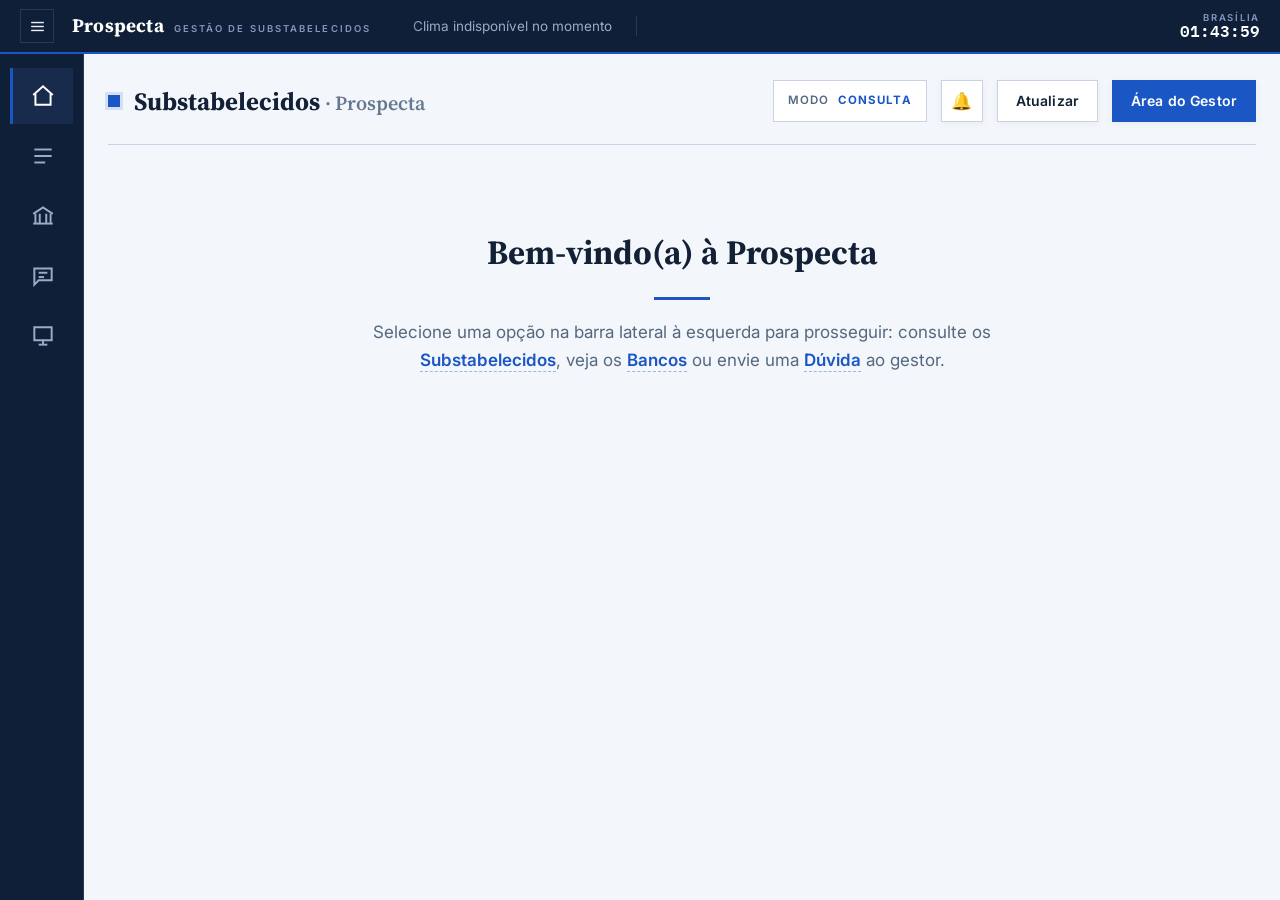
==== index.html @ 617259df "Contagem de subs por colaborador e modal de colaborador mais legivel - Cada nivel da aba Colaborador" ====
<!DOCTYPE html>
<html lang="pt-BR">
<head>
<meta charset="UTF-8">
<meta name="viewport" content="width=device-width, initial-scale=1.0">
<title>Prospecta · Substabelecidos</title>
<link rel="preconnect" href="https://fonts.googleapis.com">
<link rel="preconnect" href="https://fonts.gstatic.com" crossorigin>
<link href="https://fonts.googleapis.com/css2?family=Inter:wght@400;500;600;700&family=Source+Serif+4:opsz,wght@8..60,600;8..60,700&family=IBM+Plex+Mono:wght@500;600&display=swap" rel="stylesheet">
<link rel="stylesheet" href="styles.css">
</head>
<body>

<div id="app" style="display:none">
  
  <header class="topband">
    <button class="tb-menu-btn" id="sidebarToggleBtn" title="Expandir/recolher menu" aria-label="Expandir/recolher menu">
      <svg viewBox="0 0 24 24" fill="none" stroke="currentColor" stroke-width="1.8"><line x1="4" y1="7" x2="20" y2="7"/><line x1="4" y1="12" x2="20" y2="12"/><line x1="4" y1="17" x2="20" y2="17"/></svg>
    </button>
    <span class="tb-title">Prospecta <span class="tb-tagline">Gestão de Substabelecidos</span></span>
    <div class="tb-ticker" id="tbTicker" aria-hidden="true">
      <div class="tb-ticker-track" id="tickerTrack">Carregando clima…</div>
    </div>
    <div class="tb-clock"><span class="tb-clock-city">Brasília</span><span id="tbClock">--:--:--</span></div>
  </header>

  <div class="shell">
  
  <div class="sidebar-col">
    
    <nav class="tabs" id="tabs" style="display:none">
      <button class="tab active" data-tab="painel">
        <svg class="tab-ic" viewBox="0 0 24 24" fill="none" stroke="currentColor" stroke-width="1.8"><rect x="3" y="3" width="8" height="8" rx="1.5"/><rect x="13" y="3" width="8" height="8" rx="1.5"/><rect x="3" y="13" width="8" height="8" rx="1.5"/><rect x="13" y="13" width="8" height="8" rx="1.5"/></svg>
        Painel Sintético
      </button>
      <button class="tab" data-tab="subs">
        <svg class="tab-ic" viewBox="0 0 24 24" fill="none" stroke="currentColor" stroke-width="1.8"><line x1="4" y1="6" x2="20" y2="6"/><line x1="4" y1="12" x2="20" y2="12"/><line x1="4" y1="18" x2="14" y2="18"/></svg>
        Substabelecidos
      </button>
      <button class="tab" data-tab="pendentes">
        <svg class="tab-ic" viewBox="0 0 24 24" fill="none" stroke="currentColor" stroke-width="1.8"><circle cx="12" cy="12" r="9"/><path d="M12 7.5v5l3.5 2"/></svg>
        Pendentes / Andamento
      </button>
      <button class="tab" data-tab="bancos">
        <svg class="tab-ic" viewBox="0 0 24 24" fill="none" stroke="currentColor" stroke-width="1.8"><path d="M3 10 12 4l9 6"/><path d="M5 10v9M9 10v9M15 10v9M19 10v9"/><path d="M3 19h18"/></svg>
        Bancos cadastrados
      </button>
      <button class="tab" data-tab="colab">
        <svg class="tab-ic" viewBox="0 0 24 24" fill="none" stroke="currentColor" stroke-width="1.8"><circle cx="9" cy="8" r="3"/><path d="M3 20c0-3.3 2.7-6 6-6s6 2.7 6 6"/><path d="M16 6.5a3 3 0 0 1 0 5.5"/><path d="M18 14.2c1.8.7 3 2.4 3 4.3"/></svg>
        Colaboradores
      </button>
      <button class="tab" data-tab="producao">
        <svg class="tab-ic" viewBox="0 0 24 24" fill="none" stroke="currentColor" stroke-width="1.8"><path d="M4 20V10M11 20V4M18 20v-7"/></svg>
        Produção
      </button>
      <button class="tab" data-tab="agenda">
        <svg class="tab-ic" viewBox="0 0 24 24" fill="none" stroke="currentColor" stroke-width="1.8"><rect x="3" y="5" width="18" height="16" rx="2"/><line x1="3" y1="10" x2="21" y2="10"/><line x1="8" y1="3" x2="8" y2="7"/><line x1="16" y1="3" x2="16" y2="7"/></svg>
        Agenda
      </button>
      <button class="tab" data-tab="hist">
        <svg class="tab-ic" viewBox="0 0 24 24" fill="none" stroke="currentColor" stroke-width="1.8"><circle cx="12" cy="12" r="9"/><path d="M12 7v5l4 2"/></svg>
        Histórico
      </button>
      <button class="tab" data-tab="duvidas">
        <svg class="tab-ic" viewBox="0 0 24 24" fill="none" stroke="currentColor" stroke-width="1.8"><path d="M4 5h16v11H8l-4 4V5z"/><line x1="8" y1="9" x2="16" y2="9"/><line x1="8" y1="13" x2="13" y2="13"/></svg>
        Dúvidas <span class="tab-badge" id="duvidasBadge" style="display:none">0</span>
        <span class="tab-dot" id="duvidasDot"></span>
      </button>
    </nav>

    <nav class="tabs" id="tabsCons">
      <button class="tab active" data-consview="welcome">
        <svg class="tab-ic" viewBox="0 0 24 24" fill="none" stroke="currentColor" stroke-width="1.8"><path d="M3 11 12 3l9 8"/><path d="M5 10v10h14V10"/></svg>
        Início
      </button>
      <button class="tab" data-consview="subs">
        <svg class="tab-ic" viewBox="0 0 24 24" fill="none" stroke="currentColor" stroke-width="1.8"><line x1="4" y1="6" x2="20" y2="6"/><line x1="4" y1="12" x2="20" y2="12"/><line x1="4" y1="18" x2="14" y2="18"/></svg>
        Substabelecidos
      </button>
      <button class="tab" data-consview="bancosc">
        <svg class="tab-ic" viewBox="0 0 24 24" fill="none" stroke="currentColor" stroke-width="1.8"><path d="M3 10 12 4l9 6"/><path d="M5 10v9M9 10v9M15 10v9M19 10v9"/><path d="M3 19h18"/></svg>
        Bancos
      </button>
      <button class="tab" id="duvidaBtn">
        <svg class="tab-ic" viewBox="0 0 24 24" fill="none" stroke="currentColor" stroke-width="1.8"><path d="M4 5h16v11H8l-4 4V5z"/><line x1="8" y1="9" x2="16" y2="9"/><line x1="8" y1="13" x2="13" y2="13"/></svg>
        Dúvidas
      </button>
      <button class="tab" id="minhasBtn">
        <svg class="tab-ic" viewBox="0 0 24 24" fill="none" stroke="currentColor" stroke-width="1.8"><path d="M4 4h16v12H4z"/><path d="M8 20h8"/><path d="M12 16v4"/></svg>
        Minhas dúvidas
      </button>
    </nav>

    <aside class="sidebar" id="sidebar" style="display:none">
      <div class="sidebar-head">Filtros</div>
      <div id="filtrosWrap">
        <div class="field">
          <label>Buscar</label>
          <input id="fBusca" type="text" placeholder="Empresa, CNPJ, código, responsável…" autocomplete="off">
        </div>
        <div class="field">
          <label>Banco</label>
          <select id="fBanco"><option value="">Todos</option></select>
        </div>
        <div class="field">
          <label>Status</label>
          <select id="fStatus">
            <option value="ATIVO">Ativo</option>
            <option value="PENDENTE">Pendente</option>
            <option value="EM_ANDAMENTO">Em andamento</option>
            <option value="INATIVO">Inativo</option>
            <option value="">Todos</option>
          </select>
        </div>
        <div class="field" id="fldTipo" style="display:none">
          <label>Tipo de cadastro</label>
          <select id="fTipo"><option value="">Todos</option></select>
        </div>
        <div class="field" id="fldSuper" style="display:none">
          <label>Superintendente</label>
          <select id="fSuper"><option value="">Todos</option></select>
        </div>
        <div class="field" id="fldSupervisor" style="display:none">
          <label>Supervisor</label>
          <select id="fSupervisor"><option value="">Todos</option></select>
        </div>
        <div class="field" id="fldGerente" style="display:none">
          <label>Gerente</label>
          <select id="fGerente"><option value="">Todos</option></select>
        </div>
        <button class="btn sm block" id="limparBtn">Limpar filtros</button>
      </div>
    </aside>
  </div>

  <div class="wrap">
  <header class="top">
    <div class="brand">
      <span class="dot"></span>
      <h1>Substabelecidos <span>· Prospecta</span></h1>
    </div>
    <div class="spacer"></div>
    <span class="mode-pill" id="modePill">Modo <b>Consulta</b></span>
    <div class="notif-wrap" id="notifWrap">
      <button class="btn icon" id="notifBtn" title="Notificações">
        🔔<span class="notif-badge" id="notifBadge" style="display:none">0</span>
      </button>
      <div class="notif-panel" id="notifPanel">
        <div class="notif-head">
          Notificações
          <button class="notif-clear" id="notifClear" title="Limpar histórico">Limpar tudo</button>
        </div>
        <div class="notif-list" id="notifList"></div>
        <div class="notif-empty" id="notifEmpty">Nenhuma notificação</div>
      </div>
    </div>
    <button class="btn" id="reloadBtn" title="Recarregar do Supabase">Atualizar</button>
    <button class="btn primary" id="gestorBtn">Área do Gestor</button>
    <button class="btn ghost" id="sairBtn" style="display:none">Sair</button>
  </header>

  <div class="agenda-alert" id="agendaAlert" style="display:none"></div>

  <main class="content">
    
    <div id="viewWelcome">
      <div class="welcome">
        <h2>Bem-vindo(a) à Prospecta</h2>
        <p>Selecione uma opção na barra lateral à esquerda para prosseguir: consulte os <b class="welcome-link" id="wlSubs">Substabelecidos</b>, veja os <b class="welcome-link" id="wlBancos">Bancos</b> ou envie uma <b class="welcome-link" id="wlDuvida">Dúvida</b> ao gestor.</p>
      </div>
    </div>

    <div id="viewSubs" style="display:none">
    
    <div class="tablecard filtros-top" id="filtrosTop" style="display:none"></div>

    <section id="kpis" class="kpis" style="display:none"></section>

    <div class="tablecard">
      <div class="tablebar">
        <span class="count" id="count">—</span>
        <div class="spacer"></div>
        <button class="btn sm" id="toggleFiltrosBtn">Mostrar filtros</button>
        <button class="btn primary sm" id="novoBtn" style="display:none">+ Novo substabelecido</button>
      </div>
      <div class="tablescroll">
        <table id="tabelaSubs">
          <thead>
            <tr>
              <th data-sort="nome_subs" class="sortable">Empresa<span class="sort-ic"></span></th><th>CNPJ</th><th data-sort="banco" class="sortable">Banco<span class="sort-ic"></span></th><th data-sort="tipo_cadastro" class="sortable">Tipo<span class="sort-ic"></span></th>
              <th>Cód. loja</th><th>Cód. sub</th><th>Cód. parceiro</th>
              <th>Status</th>
              <th id="thAcoes" style="display:none">Ações</th>
            </tr>
          </thead>
          <tbody id="tbody"></tbody>
        </table>
        <div class="empty-state" id="emptyState" style="display:none">
          <b>Nada encontrado</b>Ajuste os filtros ou limpe a busca.
        </div>
      </div>
      <div class="pager">
        <span class="info" id="pageInfo"></span>
        <button class="btn sm" id="prevBtn">← Anterior</button>
        <button class="btn sm" id="nextBtn">Próxima →</button>
      </div>
    </div>
    </div>

  <div id="viewPendentes" style="display:none">
    <div class="tablecard">
      <div class="tablebar">
        <span class="count" id="countPendentes">—</span>
        <div class="spacer"></div>
        <input id="fBuscaPendentes" type="text" placeholder="Empresa, CNPJ, código, responsável…" autocomplete="off" style="width:280px;max-width:100%">
      </div>
      <div class="tablescroll">
        <table id="tabelaPendentes">
          <thead>
            <tr>
              <th>Empresa</th><th>CNPJ</th><th>Banco</th><th>Tipo</th>
              <th>Cód. loja</th><th>Cód. sub</th><th>Cód. parceiro</th>
              <th>Status</th>
              <th id="thAcoesPendentes" style="display:none">Ações</th>
            </tr>
          </thead>
          <tbody id="tbodyPendentes"></tbody>
        </table>
        <div class="empty-state" id="emptyPendentes" style="display:none">
          <b>Nada por aqui</b>Nenhum substabelecido pendente ou em andamento no momento.
        </div>
      </div>
    </div>
  </div>

  <div id="viewBancosConsulta" style="display:none">
    <div class="tablecard">
      <div class="tablebar">
        <span class="count" id="bancoscCount">—</span>
        <div class="spacer"></div>
        <input id="fBancoConsulta" type="text" placeholder="Pesquisar por nome do banco…" autocomplete="off" style="width:280px;max-width:100%">
      </div>
      <div class="tablescroll">
        <table>
          <thead>
            <tr><th>Banco</th><th>Gerente</th><th>Contato</th><th>E-mail</th><th>Suporte (e-mail alt.)</th></tr>
          </thead>
          <tbody id="bancoscTbody"></tbody>
        </table>
        <div class="empty-state" id="bancoscEmpty" style="display:none">
          <b>Nenhum banco encontrado</b>Ajuste a busca.
        </div>
      </div>
    </div>
  </div>

  <div id="viewBancos" style="display:none">
    <div class="tablecard">
      <div class="tablebar">
        <span class="count" id="bancosCount">—</span>
        <div class="spacer"></div>
        <select id="fBancoStatus" aria-label="Filtrar bancos por status" style="max-width:160px">
          <option value="">Todos os status</option>
          <option value="ATIVO" selected>Ativo</option>
          <option value="INATIVO">Inativo</option>
        </select>
        <button class="btn primary sm" id="novoBancoBtn">+ Novo banco</button>
      </div>
      <div class="tablescroll">
        <table>
          <thead>
            <tr>
              <th>Banco</th><th>Gerente</th><th>Contato</th><th>E-mail</th><th>Status</th><th>Ações</th>
            </tr>
          </thead>
          <tbody id="bancosTbody"></tbody>
        </table>
        <div class="empty-state" id="bancosEmpty" style="display:none">
          <b>Nenhum banco cadastrado</b>Clique em “Novo banco” para começar.
        </div>
      </div>
    </div>
  </div>

  <div id="viewColab" style="display:none">
    <div class="tablecard">
      <div class="tablebar">
        <span class="count" id="colabCount">—</span>
        <div class="spacer"></div>
        <input id="colabBusca" type="text" placeholder="Buscar por nome, código, estado…" autocomplete="off" style="max-width:280px">
        <button class="btn sm" id="colabExpandir">Expandir tudo</button>
        <button class="btn primary sm" id="colabNovo">+ Novo colaborador</button>
      </div>
      <div class="colab-tree" id="colabTree"></div>
      <div class="empty-state" id="colabEmpty" style="display:none">
        <b>Nenhum colaborador para exibir</b>As consultas voltaram sem registros. Se você já cadastrou os dados, o mais provável é faltar permissão de leitura no Supabase (policy de SELECT / RLS ou GRANT para o papel autenticado) nas tabelas superintendentes, supervisores e gerentes_comerciais.
      </div>
    </div>
  </div>

  <div id="viewProducao" style="display:none">
    <div class="prod-filtros">
      <div class="field prod-field-sub">
        <label>Substabelecido (nome ou código)</label>
        <input type="text" id="prodBuscaSub" placeholder="ex.: SP12085 ou nome da empresa…" autocomplete="off">
        <div class="prod-sugestoes" id="prodSugestoes"></div>
      </div>
      <div class="field prod-field-banco" id="prodFieldBanco" style="display:none">
        <label>Banco</label>
        <select id="prodFiltroBanco"><option value="">Todos os bancos</option></select>
      </div>
      <div class="field prod-field-mes" id="prodFieldMes" style="display:none">
        <label>Mês</label>
        <select id="prodFiltroMes"><option value="">Todos os meses</option></select>
      </div>
      <button class="btn ghost sm" id="prodLimpar" style="display:none">Limpar seleção</button>
    </div>

    <div id="prodVazio" class="empty-state">
      <b>Selecione um substabelecido</b>Busque pelo nome da empresa ou pelo código (ex.: SP12085) para ver a produção mensal.
    </div>

    <div id="prodConteudo" style="display:none">
      <div class="prod-header">
        <div>
          <span class="det-kicker">Produção mensal</span>
          <h2 id="prodSubNome">—</h2>
        </div>
        <span class="mode-pill" id="prodSubCodigo"></span>
      </div>

      <section class="kpis" id="prodKpis"></section>

      <div class="painel-grid prod-stack">
        <div class="painel-card">
          <div class="painel-card-title">Bancos vendidos</div>
          <div id="prodPorBanco"></div>
        </div>
        <div class="painel-card">
          <div class="painel-card-title">Convênios</div>
          <div id="prodPorConvenio"></div>
        </div>
        <div class="painel-card">
          <div class="painel-card-title">Formas de contrato</div>
          <div id="prodPorForma"></div>
        </div>
      </div>

      <div class="prod-conv-head">
        <div class="painel-card-title" style="border:none;padding:0;margin:0">Situação atual por convênio</div>
        <span class="prod-conv-atualizado" id="prodConvAtualizado"></span>
      </div>
      <section class="kpis" id="prodConvKpis"></section>
      <div class="tablecard prod-tabela">
        <div class="tablescroll">
          <table>
            <thead><tr><th>Banco</th><th>Convênio</th><th>Pendente</th><th>Pago</th><th>Em andamento</th><th>Cancelado</th><th>Líquido</th><th>Bruto</th><th>Base comissão</th></tr></thead>
            <tbody id="prodConvTbody"></tbody>
          </table>
        </div>
      </div>

      <div class="tablecard prod-tabela">
        <div class="tablebar">
          <span class="count" id="prodTabCount">—</span>
        </div>
        <div class="tablescroll">
          <table>
            <thead><tr><th>Mês</th><th>Banco</th><th>Convênio</th><th>Forma de contrato</th><th>Valor produzido</th><th>Contratos</th></tr></thead>
            <tbody id="prodTbody"></tbody>
          </table>
        </div>
      </div>
    </div>
  </div>

  <div id="viewAgenda" style="display:none">
    <div class="agenda-layout">
      <div class="tablecard">
        <div class="tablebar">
          <button class="btn sm" id="agPrev">← Mês anterior</button>
          <span class="count" id="agMesLabel" style="min-width:160px;text-align:center">—</span>
          <button class="btn sm" id="agNext">Próximo mês →</button>
          <div class="spacer"></div>
          <button class="btn sm" id="agHoje">Hoje</button>
          <button class="btn primary sm" id="agNovoBtn">+ Novo compromisso</button>
        </div>
        <div class="cal-grid" id="calGrid"></div>
      </div>

      <div class="tablecard agenda-side">
        <div class="tablebar"><span class="count">Próximos compromissos</span></div>
        <div class="agenda-list" id="agendaList"></div>
      </div>
    </div>
  </div>

  <div id="viewHist" style="display:none">
    <div class="tablecard">
      <div class="tablebar">
        <span class="count">Registro de alterações</span>
        <div class="spacer"></div>
        <button class="btn sm" id="histReload">Atualizar</button>
      </div>
      <div class="tablescroll">
        <table>
          <thead><tr><th>Quando</th><th>Quem</th><th>Ação</th><th>Descrição</th></tr></thead>
          <tbody id="histTbody"></tbody>
        </table>
        <div class="empty-state" id="histEmpty" style="display:none">
          <b>Sem registros ainda</b>As alterações aparecerão aqui.
        </div>
      </div>
    </div>
  </div>

  <div id="viewDuvidas" style="display:none">
    <div class="tablecard">
      <div class="tablebar">
        <span class="count" id="duvidasCount">—</span>
        <div class="spacer"></div>
        <select id="fDuvidaStatus" aria-label="Filtrar dúvidas por status" style="width:auto">
          <option value="">Todas</option>
          <option value="ABERTA">Abertas</option>
          <option value="RESPONDIDA">Respondidas</option>
        </select>
      </div>
      <div class="duvidas-list" id="duvidasList"></div>
      <div class="empty-state" id="duvidasEmpty" style="display:none">
        <b>Nenhuma dúvida por aqui</b>Quando um atendente enviar, aparece nesta lista.
      </div>
    </div>
  </div>

  <div id="viewPainel" style="display:none"></div>
  </main>
  </div>
  </div>
</div>

<div class="overlay" id="loginOverlay">
  <div class="modal login-modal">
    <div class="login-hero">
      <button class="x" data-close>&times;</button>
      <svg class="login-shield" viewBox="0 0 24 24" fill="none" stroke="currentColor" stroke-width="1.5">
        <path d="M12 2 4 5.5v5.6c0 4.9 3.4 8.6 8 10.4 4.6-1.8 8-5.5 8-10.4V5.5L12 2z"/>
        <rect x="9" y="10.2" width="6" height="5" />
        <path d="M10 10.2V8.8a2 2 0 0 1 4 0v1.4"/>
      </svg>
      <span class="login-kicker">Acesso restrito</span>
      <h2>Área do Gestor</h2>
      <p class="login-sub">Ambiente exclusivo para gestores autorizados da Prospecta. Todas as ações realizadas aqui ficam registradas no histórico do sistema.</p>
    </div>
    <form class="modal-body login-body" id="loginForm" onsubmit="return false">
      <div class="field">
        <label>Login</label>
        <input id="loginUser" type="text" placeholder="Seu login de gestor" autocomplete="username">
      </div>
      <div class="field">
        <label>Senha</label>
        <input id="loginPass" type="password" placeholder="Sua senha" autocomplete="current-password">
      </div>
      <label class="login-keep"><input id="loginKeep" type="checkbox"> <span>Manter conectado neste navegador</span></label>
      <div class="hint" id="loginHint"></div>
      <p class="login-aviso">Se você é consultor, não é necessário entrar — utilize o modo de consulta na tela principal.</p>
    </form>
    <div class="modal-foot">
      <button class="btn ghost" data-close>Cancelar</button>
      <button class="btn primary" id="loginConfirm">Entrar na área do gestor</button>
    </div>
  </div>
</div>

<div class="overlay" id="acessoOverlay">
  <div class="modal login-modal">
    <div class="login-hero">
      <button class="x" data-close>&times;</button>
      <svg class="login-shield" viewBox="0 0 24 24" fill="none" stroke="currentColor" stroke-width="1.5">
        <path d="M12 2 4 5.5v5.6c0 4.9 3.4 8.6 8 10.4 4.6-1.8 8-5.5 8-10.4V5.5L12 2z"/>
        <rect x="9" y="10.2" width="6" height="5" />
        <path d="M10 10.2V8.8a2 2 0 0 1 4 0v1.4"/>
      </svg>
      <span class="login-kicker">Acesso restrito</span>
      <h2>Entrar como consultor</h2>
      <p class="login-sub">Digite a senha de acesso pra liberar a consulta de substabelecidos e bancos.</p>
    </div>
    <form class="modal-body login-body" id="acessoForm" onsubmit="return false">
      <input type="text" name="username" value="consultor" autocomplete="username" readonly aria-hidden="true" tabindex="-1" style="display:none">
      <div class="field">
        <label>Senha</label>
        <input id="acessoSenha" type="password" placeholder="Senha de acesso" autocomplete="current-password">
      </div>
      <div class="hint" id="acessoErro"></div>
    </form>
    <div class="modal-foot">
      <button class="btn ghost" data-close>Cancelar</button>
      <button class="btn primary" id="acessoEntrar">Entrar</button>
    </div>
  </div>
</div>

<div class="overlay" id="formOverlay">
  <div class="modal">
    <div class="modal-head"><h2 id="formTitle">Novo substabelecido</h2><button class="x" data-close>&times;</button></div>
    <div class="modal-body">
      <div class="form-grid">
        <div class="field"><label>Nome do sub <span class="req">*</span></label><input id="f_sub" type="text" placeholder="..."></div>
        <div class="field"><label>CNPJ do sub <span class="req">*</span></label>
          <input id="f_cnpj_subs" type="text" inputmode="numeric" maxlength="18" placeholder="00.000.000/0000-00">
          <div class="hint" id="cnpjSubHint"></div>
        </div>
        <div class="field"><label>Empresa (razão) <span class="req">*</span></label>
          <select id="f_razao"><option value="">Selecione…</option></select>
        </div>
        <div class="field"><label>CNPJ (grupo)</label><input id="f_cnpj" type="text" readonly placeholder="preenchido pela razão"></div>
        <div class="field"><label>Banco <span class="req">*</span></label><select id="f_banco"><option value="">Selecione…</option></select></div>
        <div class="field"><label>Tipo de cadastro <span class="req">*</span></label>
          <select id="f_tipo">
            <option value="">Selecione…</option>
            <option>SUBSTABELECIDO</option>
            <option>SUBZERO</option>
            <option>INDICADO</option>
            <option>INDICADO 100%</option>
            <option>MASTER</option>
          </select>
        </div>
        <div class="field"><label>Cód. loja banco</label><input id="f_codloja" type="text"></div>
        <div class="field"><label>Cód. substabelecido</label><input id="f_codsub" type="text"></div>
        <div class="field"><label>Cód. parceiro</label><input id="f_codparc" type="text"></div>
        <div class="field"><label>Responsável (empresa)</label><input id="f_resp" type="text"></div>
        <div class="field"><label>Superintendente</label><select id="f_superintendente"><option value="">Selecione…</option></select></div>
        <div class="field"><label>Supervisor</label><select id="f_supervisor"><option value="">Selecione…</option></select></div>
        <div class="field"><label>Gerente</label><select id="f_gerente"><option value="">Selecione…</option></select><div class="hint" id="gerenteRefHint" style="display:none;color:var(--warn)"></div></div>
        <div class="field"><label id="lblComissao">Comissão <span class="req" id="comissaoReq" style="display:none">*</span></label><input id="f_comissao" type="text" placeholder="ex.: 90% (repasse ao sub, o restante fica com a empresa)"><div class="hint" id="hintComissao">Texto livre. Ex.: "90%" = o sub recebe 90% do banco, 10% fica com a empresa.</div></div>
      </div>
    </div>
    <div class="modal-foot">
      <button class="btn ghost" data-close>Cancelar</button>
      <button class="btn primary" id="formSave">Salvar</button>
    </div>
  </div>
</div>

<div class="overlay" id="bancoOverlay">
  <div class="modal">
    <div class="modal-head"><h2 id="bancoTitle">Novo banco</h2><button class="x" data-close>&times;</button></div>
    <div class="modal-body">
      <div class="form-grid">
        <div class="field full"><label>Nome do banco <span class="req">*</span></label><input id="b_nome" type="text"></div>
        <div class="field"><label>Gerente do banco <span class="req">*</span></label><input id="b_gerente" type="text"></div>
        <div class="field"><label>Contato do gerente <span class="req">*</span></label>
          <input id="b_contato" type="text" inputmode="numeric" maxlength="16" placeholder="(00) 00000-0000">
          <div class="hint" id="b_contato_h"></div>
        </div>
        <div class="field"><label>E-mail do gerente <span class="req">*</span></label>
          <input id="b_email" type="email" placeholder="nome@banco.com">
          <div class="hint" id="b_email_h"></div>
        </div>
        <div class="field"><label>Suporte (e-mail alternativo)</label>
          <input id="b_suporte" type="email" placeholder="outra.pessoa@banco.com">
          <div class="hint" id="b_suporte_h"></div>
        </div>
        <div class="field full sep-top"><label>Empresa credenciada (CNPJ usado neste banco)</label>
          <select id="b_empresa"><option value="">Selecione…</option></select>
        </div>
        <div class="field"><label>CNPJ</label><input id="b_cnpj" type="text" class="mono" readonly placeholder="—"></div>
        <div class="field"><label>Cód. corban</label><input id="b_codigo_corban" type="text" placeholder="ex.: 48830"></div>
        <div class="field"><label>Tipo de vínculo</label><input id="b_tipo_sub" type="text" placeholder="ex.: MASTER, 100%…"></div>
      </div>
    </div>
    <div class="modal-foot">
      <button class="btn ghost" data-close>Cancelar</button>
      <button class="btn primary" id="bancoSave">Salvar</button>
    </div>
  </div>
</div>

<div class="overlay" id="passoOverlay">
  <div class="modal passo-modal">
    <div class="modal-head"><h2 id="passoTitle">Passo a passo</h2><button class="x" data-close>&times;</button></div>
    <div class="modal-body passo-body">
      <div class="field">
        <label>Anotações / passo a passo</label>
        <textarea id="passoTexto" rows="14" placeholder="Escreva o passo a passo deste banco…"></textarea>
      </div>
      <aside class="passo-anexos">
        <div class="pa-title">Arquivos anexados</div>
        <div class="pa-list" id="passoArqList"><div class="dl-empty">Carregando…</div></div>
        <div class="pa-add">
          <input type="file" id="passoArqFile" hidden>
          <button class="btn sm block" id="passoArqPick">Escolher arquivo…</button>
          <div class="pa-file-nome" id="passoArqNome"></div>
          <div class="field">
            <label>Título do anexo</label>
            <input type="text" id="passoArqTitulo" placeholder="ex.: Checklist de credenciamento" maxlength="120">
          </div>
          <button class="btn primary sm block" id="passoArqAdd">Anexar arquivo</button>
        </div>
      </aside>
    </div>
    <div class="modal-foot">
      <button class="btn ghost" data-close>Cancelar</button>
      <button class="btn primary" id="passoSave">Salvar</button>
    </div>
  </div>
</div>

<div class="overlay" id="bancoInfoOverlay">
  <div class="modal det-modal sub-modal">
    <div class="modal-head det-head">
      <div>
        <span class="det-kicker">Informações do banco</span>
        <h2 id="bancoInfoTitle">—</h2>
      </div>
      <button class="x" data-close>&times;</button>
    </div>
    <div class="modal-body" id="bancoInfoBody"></div>
    <div class="modal-foot">
      <button class="btn ghost" data-close>Fechar</button>
    </div>
  </div>
</div>

<div class="overlay" id="obsOverlay">
  <div class="modal obs-modal">
    <div class="modal-head"><h2 id="obsTitle">Observações</h2><button class="x" data-close>&times;</button></div>
    <div class="modal-body obs-modal-body">
      <div class="obs-col">
        <div id="obsBlocks" class="obs-blocks"></div>
        <div class="obs-input">
          <textarea id="obsInput" rows="2" placeholder="Escreva e Enter para enviar (Shift+Enter = nova linha)"></textarea>
          <button class="btn primary" id="obsEnviar">Enviar</button>
        </div>
      </div>
      <aside class="passo-anexos" id="obsAnexosCol">
        <div class="pa-title">Documentos do sub</div>
        <div class="pa-list" id="obsArqList"><div class="dl-empty">Carregando…</div></div>
        <div class="pa-add">
          <input type="file" id="obsArqFile" hidden>
          <button class="btn sm block" id="obsArqPick">Escolher arquivo…</button>
          <div class="pa-file-nome" id="obsArqNome"></div>
          <div class="field">
            <label>Título do documento</label>
            <input type="text" id="obsArqTitulo" placeholder="ex.: Contrato social, RG, comprovante…" maxlength="120">
          </div>
          <button class="btn primary sm block" id="obsArqAdd">Anexar documento</button>
        </div>
      </aside>
      <div class="obs-anexos-aviso" id="obsAnexosAviso">
        Salve o cadastro primeiro para poder anexar documentos deste sub.
      </div>
    </div>
    <div class="modal-foot">
      <button class="btn ghost" id="obsFechar" data-close>Fechar</button>
      <button class="btn primary" id="obsConcluir" style="display:none">Concluir cadastro</button>
    </div>
  </div>
</div>

<div class="overlay" id="agendaOverlay">
  <div class="modal">
    <div class="modal-head"><h2 id="agendaTitle">Novo compromisso</h2><button class="x" data-close>&times;</button></div>
    <div class="modal-body">
      <div class="form-grid">
        <div class="field full"><label>Título <span class="req">*</span></label><input id="ag_titulo" type="text" placeholder="ex.: Treinamento sistema novo"></div>
        <div class="field"><label>Tipo <span class="req">*</span></label>
          <select id="ag_tipo">
            <option value="">Selecione…</option>
            <option value="TREINAMENTO">Treinamento</option>
            <option value="REUNIAO">Reunião</option>
            <option value="NOVO_CADASTRO">Novo cadastro</option>
            <option value="OUTRO">Outro</option>
          </select>
        </div>
        <div class="field"><label>Data <span class="req">*</span></label><input id="ag_data" type="date"></div>
        <div class="field"><label>Hora</label><input id="ag_hora" type="time"></div>
        <div class="field"><label>Alertar com quantos dias de antecedência</label>
          <select id="ag_alerta">
            <option value="0">No dia</option>
            <option value="1" selected>1 dia antes</option>
            <option value="2">2 dias antes</option>
            <option value="3">3 dias antes</option>
            <option value="5">5 dias antes</option>
            <option value="7">7 dias antes</option>
          </select>
        </div>
        <div class="field"><label>Vínculo</label>
          <select id="ag_vinculo_tipo">
            <option value="">—</option>
            <option value="BANCO">Banco</option>
            <option value="PARCEIRO">Parceiro</option>
          </select>
        </div>
        <div class="field"><label>Nome do banco/parceiro</label><input id="ag_vinculo_nome" list="agVinculoList" type="text" placeholder="ex.: C6 Bank"><datalist id="agVinculoList"></datalist></div>
        <div class="field"><label>Com quem</label><input id="ag_com_quem" type="text" placeholder="Quem vai / responsável"></div>
        <div class="field"><label>Link</label><input id="ag_link" type="url" placeholder="https://…"></div>
        <div class="field full"><label>Observações</label><textarea id="ag_obs" rows="3" placeholder="Detalhes do compromisso…"></textarea></div>
      </div>
    </div>
    <div class="modal-foot">
      <button class="btn danger" id="agendaExcluir" style="display:none">Excluir</button>
      <div class="spacer"></div>
      <button class="btn ghost" data-close>Cancelar</button>
      <button class="btn primary" id="agendaSave">Salvar</button>
    </div>
  </div>
</div>

<div class="overlay" id="respOverlay">
  <div class="modal sm">
    <div class="modal-head"><h2>Responder dúvida</h2><button class="x" data-close>&times;</button></div>
    <div class="modal-body">
      <div class="field"><label id="respPergunta" style="text-transform:none;font-size:14px;font-weight:400;color:var(--txt)"></label></div>
      <div class="field">
        <label>Resposta</label>
        <textarea id="respTexto" rows="4" placeholder="Escreva a resposta…"></textarea>
      </div>
    </div>
    <div class="modal-foot">
      <button class="btn ghost" data-close>Cancelar</button>
      <button class="btn primary" id="respSalvar">Responder</button>
    </div>
  </div>
</div>

<div class="overlay" id="minhasOverlay">
  <div class="modal">
    <div class="modal-head"><h2>Minhas dúvidas</h2><button class="x" data-close>&times;</button></div>
    <div class="modal-body">
      <div id="minhasList" class="duvidas-list"></div>
    </div>
    <div class="modal-foot">
      <button class="btn ghost" data-close>Fechar</button>
    </div>
  </div>
</div>

<div class="overlay" id="duvidaOverlay">
  <div class="modal login-modal duvida-modal">
    <div class="login-hero duvida-hero">
      <button class="x" data-close>&times;</button>
      <svg class="login-shield" viewBox="0 0 24 24" fill="none" stroke="currentColor" stroke-width="1.5">
        <path d="M4 5h16v11H8l-4 4V5z"/><line x1="8" y1="9" x2="16" y2="9"/><line x1="8" y1="13" x2="13" y2="13"/>
      </svg>
      <span class="login-kicker">Fale com o gestor</span>
      <h2>Dúvida no cadastro?</h2>
      <p class="login-sub">Envie sua dúvida direto pro gestor responsável. A resposta aparece aqui mesmo, em "Minhas dúvidas".</p>
    </div>
    <form class="modal-body login-body" onsubmit="return false">
      <div class="field">
        <label>Seu nome</label>
        <input id="duvidaNome" type="text" placeholder="Seu nome" autocomplete="off">
      </div>
      <div class="field">
        <label>Dúvida</label>
        <textarea id="duvidaMsg" rows="4" placeholder="Descreva a dúvida…"></textarea>
      </div>
    </form>
    <div class="modal-foot">
      <button class="btn ghost" data-close>Cancelar</button>
      <button class="btn primary" id="duvidaSend">Enviar ao gestor</button>
    </div>
  </div>
</div>

<div class="overlay" id="subOverlay">
  <div class="modal det-modal sub-modal">
    <div class="modal-head det-head">
      <div>
        <span class="det-kicker">Ficha do substabelecido</span>
        <h2 id="subTitle">—</h2>
      </div>
      <button class="x" data-close>&times;</button>
    </div>
    <div class="modal-body" id="subBody"></div>
    <div class="modal-foot">
      <button class="btn ghost" data-close>Fechar</button>
      <span class="spacer"></span>
      <button class="btn danger solid" id="subDelBtn" style="display:none">&#128465; Excluir</button>
      <button class="btn primary" id="subPdfBtn">&#8681; Exportar PDF</button>
    </div>
  </div>
</div>

<div class="overlay" id="delSubOverlay">
  <div class="modal sm">
    <div class="modal-head"><h2>Excluir substabelecido</h2><button class="x" data-close>&times;</button></div>
    <div class="modal-body">
      <div class="del-warn">Esta ação é <b>permanente</b>. O substabelecido <b id="delSubNome">—</b> e todos os seus documentos anexados serão apagados do sistema e do banco de dados. Não há como desfazer.</div>
      <div class="field">
        <label>Para confirmar, digite <b>confirmar exclusão</b></label>
        <input id="delSubInput" type="text" autocomplete="off" placeholder="confirmar exclusão">
      </div>
    </div>
    <div class="modal-foot">
      <button class="btn ghost" data-close>Cancelar</button>
      <span class="spacer"></span>
      <button class="btn danger solid" id="delSubConfirm" disabled>Excluir definitivamente</button>
    </div>
  </div>
</div>

<div class="overlay" id="colabOverlay">
  <div class="modal colab-modal">
    <div class="modal-head"><h2 id="colabModalTitle">Novo colaborador</h2><button class="x" data-close>&times;</button></div>
    <form class="modal-body" id="colabForm" onsubmit="return false">
      <div class="form-grid">
        <div class="field full" id="colabTipoField">
          <label>Tipo de colaborador</label>
          <select id="colabTipo" aria-label="Tipo de colaborador">
            <option value="super">Superintendente</option>
            <option value="superv">Supervisor</option>
            <option value="ger">Gerente comercial</option>
          </select>
        </div>
        <div class="field full"><label>Nome <span class="req">*</span></label><input id="colabNome" type="text" placeholder="Nome completo" autocomplete="off"></div>
        <div class="field full" id="colabSuperField" style="display:none">
          <label>Superintendente <span class="req">*</span></label>
          <select id="colabSuperSel" aria-label="Superintendente"><option value="">Selecione…</option></select>
        </div>
        <div class="field full" id="colabSupervField" style="display:none">
          <label>Supervisor</label>
          <select id="colabSupervSel" aria-label="Supervisor"><option value="">Sem supervisor (direto ao superintendente)</option></select>
        </div>
        <div class="colab-sep" id="colabSepGerente" style="display:none">Dados do gerente</div>
        <div class="field" id="colabCodigoField" style="display:none"><label>Código do parceiro <span class="req">*</span></label><input id="colabCodigo" type="text" placeholder="ex.: SP12345" autocomplete="off"></div>
        <div class="field" id="colabCpfField" style="display:none"><label>CPF / CNPJ</label><input id="colabCpf" type="text" placeholder="Opcional" autocomplete="off"></div>
        <div class="field" id="colabEstadoField" style="display:none"><label>Estado (UF)</label><select id="colabEstado" aria-label="Estado"><option value="">—</option></select></div>
        <div class="field" id="colabFoneField" style="display:none"><label>Telefone / celular</label><input id="colabFone" type="text" placeholder="(00) 00000-0000" autocomplete="off"></div>
        <div class="field full" id="colabEmailField" style="display:none"><label>E-mail</label><input id="colabEmail" type="email" placeholder="Opcional" autocomplete="off"></div>
        <div class="hint full" id="colabHint"></div>
      </div>
    </form>
    <div class="modal-foot">
      <button class="btn ghost" data-close>Cancelar</button>
      <span class="spacer"></span>
      <button class="btn primary" id="colabSalvar">Salvar</button>
    </div>
  </div>
</div>

<div class="overlay" id="detalheOverlay">
  <div class="modal det-modal">
    <div class="modal-head det-head">
      <div>
        <span class="det-kicker" id="detalheKicker">Detalhe</span>
        <h2 id="detalheTitle">—</h2>
      </div>
      <button class="x" data-close>&times;</button>
    </div>
    <div class="modal-body" id="detalheBody"></div>
    <div class="modal-foot">
      <button class="btn ghost" data-close>Fechar</button>
      <span class="spacer"></span>
      <button class="btn primary" id="detalhePdfBtn">&#8681; Exportar PDF</button>
    </div>
  </div>
</div>

<div id="toast"></div>

<script src="app.js"></script>
</body>
</html>
---- styles.css ----
:root{
  
  --bg:#f3f6fa; --bg2:#eaf0f7; --panel:#ffffff; --panel2:#f6f9fd;
  --line:#dfe6f0; --line2:#c8d4e5;
  --col-alt:rgba(26,86,196,.04);
  
  --txt:#122135; --muted:#54687f; --dim:#647890;
  
  --cyan:#1a56c4; --cyan-dim:#12409a;
  
  --ativo:#0e8a5f; --inativo:#c93a3f; --warn:#a06514;
  
  --side-bg:#0f1f38; --side-bg2:#182b4c; --side-line:#26395c;
  --side-txt:#e9eef8; --side-muted:#9aabc9; --side-dim:#8497bd;

  --shadow:0 12px 34px rgba(15,31,56,.10);
  --shadow-sm:0 2px 8px rgba(15,31,56,.05);

  --sans:'Inter',system-ui,sans-serif;
  --disp:'Source Serif 4',Georgia,serif;
  --mono:'IBM Plex Mono','Roboto Mono',monospace;

  --tb-h:54px;
}

*{box-sizing:border-box;border-radius:0!important}

.donut,.donut-hole{border-radius:50%!important}

html,body{margin:0;height:100%}
body{
  background:var(--bg);
  color:var(--txt);
  font-family:var(--sans);
  font-size:15.5px;
  line-height:1.55;
  -webkit-font-smoothing:antialiased;
}
#app{display:flex;flex-direction:column;min-height:100vh}
.shell{display:flex;align-items:stretch;flex:1;min-height:0}
button{font-family:inherit;cursor:pointer}
input,select{font-family:inherit}
a{color:var(--cyan)}
:focus-visible{outline:2px solid var(--cyan);outline-offset:1px}
::-webkit-scrollbar{width:11px;height:11px}
::-webkit-scrollbar-thumb{background:#c3d0e2}
::-webkit-scrollbar-thumb:hover{background:#a9bcd6}
::-webkit-scrollbar-track{background:transparent}

.topband{
  height:var(--tb-h);flex:0 0 auto;
  background:var(--side-bg);color:var(--side-txt);
  display:flex;align-items:center;gap:18px;padding:0 20px;
  position:sticky;top:0;z-index:60;
  border-bottom:2px solid var(--cyan);
}
.tb-menu-btn{
  flex:0 0 auto;width:34px;height:34px;display:flex;align-items:center;justify-content:center;
  background:none;border:1px solid var(--side-line);color:var(--side-txt);
  transition:.15s;
}
.tb-menu-btn svg{width:19px;height:19px}
.tb-menu-btn:hover{color:#fff;background:var(--side-bg2)}
.tb-title{
  font-family:var(--disp);font-weight:700;font-size:19px;
  letter-spacing:.01em;color:#fff;white-space:nowrap;
  display:flex;align-items:baseline;gap:10px;
}
.tb-tagline{
  font-family:var(--sans);font-weight:600;font-size:9.5px;
  letter-spacing:.22em;text-transform:uppercase;color:var(--side-dim);
}
.tb-ticker{flex:1;overflow:hidden;position:relative;height:100%;-webkit-mask-image:linear-gradient(90deg,transparent,#000 4%,#000 96%,transparent);mask-image:linear-gradient(90deg,transparent,#000 4%,#000 96%,transparent)}
.tb-ticker-track{position:absolute;top:0;left:0;height:100%;display:flex;align-items:center;white-space:nowrap;font-size:13.5px;color:var(--side-muted);will-change:transform;animation:ticker 60s linear infinite}
.tb-ticker:hover .tb-ticker-track{animation-play-state:paused}
.tk-item{padding:0 24px;border-right:1px solid var(--side-line)}
.tk-city{color:#fff;font-weight:600}
.tk-temp{font-family:var(--mono);color:#8fc2ff;font-weight:600;margin-left:6px}
.tb-clock{display:flex;flex-direction:column;align-items:flex-end;line-height:1.05;white-space:nowrap}
.tb-clock-city{font-size:9.5px;color:var(--side-dim);text-transform:uppercase;letter-spacing:.18em;font-weight:600}
#tbClock{font-family:var(--mono);font-weight:600;font-size:16px;color:#fff;font-variant-numeric:tabular-nums}
@keyframes ticker{from{transform:translateX(0)}to{transform:translateX(-50%)}}

.sidebar-col{
  flex:0 0 84px;flex-basis:84px!important;
  position:sticky;top:var(--tb-h);align-self:flex-start;
  height:calc(100vh - var(--tb-h));overflow-y:auto;overflow-x:hidden;
  background:var(--side-bg);border-right:1px solid var(--side-line);
  padding:14px 10px;display:flex;flex-direction:column;gap:16px;
  transition:flex-basis .2s ease;
}
.sidebar-col.expanded{
  flex:0 0 220px;flex-basis:220px!important;
}
.tabs{display:flex;flex-direction:column;gap:4px;background:transparent;border:none;padding:0;box-shadow:none;margin:0}
.tab{
  background:none;border:none;border-left:3px solid transparent;
  display:flex;align-items:center;justify-content:center;gap:0;
  text-align:left;padding:15px 0;font-size:0;font-weight:600;
  color:var(--side-muted);transition:.15s;
  white-space:nowrap;
}
.tab-ic{width:26px;height:26px;flex:0 0 auto;font-size:initial}
.tab:hover{color:#fff;background:var(--side-bg2)}
.tab.active{color:#fff;background:var(--side-bg2);border-left-color:var(--cyan)}
.sidebar-col.expanded .tab{
  justify-content:flex-start;gap:12px;padding:13px 12px;font-size:13.5px;
}
.sidebar-col.expanded .tab-ic{width:20px;height:20px}
.sidebar-col .tab-badge{display:none!important}
.tab{position:relative}
.tab-dot{
  display:none;position:absolute;top:9px;right:10px;
  width:9px;height:9px;border-radius:50%;
  background:var(--inativo);box-shadow:0 0 0 2px var(--side-bg);
}
.tab-dot.show{display:block}

.force-hide{display:none!important}

.painel-split{display:grid;grid-template-columns:1fr 1fr;gap:28px;align-items:start}
.painel-split-col{min-width:0}
@media(max-width:900px){
  .painel-split{grid-template-columns:1fr}
}
.painel-mapa-hint{float:right;font-size:11px;color:var(--dim);font-weight:500;text-transform:none;letter-spacing:0}
.mapa-brasil{max-width:340px;margin:14px auto 4px}
.mapa-brasil svg{width:100%;height:auto;display:block}
.mapa-brasil .state{fill:var(--panel2);stroke:#fff;stroke-width:.6}
.mapa-brasil .uf-shape{cursor:pointer;transition:filter .12s ease}
.mapa-brasil .uf-shape:hover{filter:brightness(1.15)}
.mapa-brasil .lvl-0{fill:var(--panel2)}
.mapa-brasil .lvl-1{fill:#d6e4fa}
.mapa-brasil .lvl-2{fill:#b0c9f3}
.mapa-brasil .lvl-3{fill:#7fa9ee}
.mapa-brasil .lvl-4{fill:#4a83e8}
.mapa-brasil .lvl-5{fill:var(--cyan)}
.sidebar-col .sidebar,
.sidebar-col #duvidaBar{display:none!important}

.sidebar{
  background:var(--side-bg2);border:1px solid var(--side-line);color:var(--side-txt);
  padding:16px;box-shadow:none;display:flex;flex-direction:column;gap:14px;
}
.sidebar-head{font-family:var(--disp);font-weight:700;font-size:15px;color:var(--side-txt);padding-bottom:8px;border-bottom:1px solid var(--side-line)}
.sidebar .field label{color:var(--side-dim)}
.sidebar .field input,.sidebar .field select,.sidebar .field textarea{background-color:var(--side-bg);border:1px solid var(--side-line);color:var(--side-txt)}
.sidebar .field select{
  background-image:url("data:image/svg+xml;charset=utf-8,%3Csvg xmlns='http://www.w3.org/2000/svg' viewBox='0 0 12 8'%3E%3Cpath d='M1 1.75 6 6.25 11 1.75' fill='none' stroke='%239aabc9' stroke-width='1.7' stroke-linecap='round' stroke-linejoin='round'/%3E%3C/svg%3E");
}
.sidebar .field select:hover{border-color:var(--cyan)}
.sidebar .field input::placeholder,.sidebar .field textarea::placeholder{color:var(--side-dim)}
.sidebar .field input:focus,.sidebar .field select:focus,.sidebar .field textarea:focus{border-color:var(--cyan);box-shadow:0 0 0 3px rgba(26,86,196,.25)}
.sidebar .field select option{background:var(--side-bg2);color:var(--side-txt)}
.sidebar .btn.block{background:var(--side-bg);border-color:var(--side-line);color:var(--side-txt);box-shadow:none}
.sidebar .btn.block:hover{background:var(--side-bg2);color:#fff;transform:none;box-shadow:none}
.sidebar .duvida-desc{color:var(--side-muted)}
.btn.block{width:100%;justify-content:center}

.wrap{flex:1;min-width:0;max-width:1760px;padding:26px 36px 72px}
.content{flex:1;min-width:0}

header.top{
  display:flex;align-items:center;gap:14px;flex-wrap:wrap;
  padding:6px 0 22px;border-bottom:1px solid var(--line2);margin-bottom:26px;
}
header.top .btn,
header.top .mode-pill,
header.top .notif-wrap .btn{
  height:42px;padding-top:0;padding-bottom:0;
  display:inline-flex;align-items:center;justify-content:center;
  line-height:1;box-sizing:border-box;
}
.brand{display:flex;align-items:center;gap:14px}
.brand .dot{width:12px;height:12px;background:var(--cyan);box-shadow:0 0 0 3px rgba(26,86,196,.14)}
.brand h1{font-family:var(--disp);font-weight:700;font-size:25px;letter-spacing:0;margin:0;color:var(--txt)}
.brand h1 span{color:var(--dim);font-weight:600;font-size:20px}
.top .spacer{flex:1}

.mode-pill{
  display:inline-flex;align-items:center;gap:8px;
  font-size:11.5px;font-weight:600;letter-spacing:.1em;text-transform:uppercase;color:var(--muted);
  background:var(--panel);border:1px solid var(--line2);padding:9px 14px;
}
.mode-pill b{color:var(--cyan)}

.btn{
  border:1px solid var(--line2);
  background:#fff;color:var(--txt);
  padding:11px 18px;font-size:14px;font-weight:600;letter-spacing:.01em;
  transition:transform .12s ease, box-shadow .15s ease, background .15s ease, border-color .15s ease;
  box-shadow:var(--shadow-sm);
}
.btn:hover{transform:translateY(-1px);border-color:#adbfd8;box-shadow:0 6px 18px rgba(15,31,56,.09)}
.btn:active{transform:translateY(0)}
.btn.primary{background:var(--cyan);border-color:var(--cyan);color:#fff}
.btn.primary:hover{background:var(--cyan-dim);border-color:var(--cyan-dim)}
.btn.ghost{background:transparent;box-shadow:none}
.btn.ghost:hover{background:#eef4fc}
.btn.danger{color:var(--inativo);border-color:#eecdce}
.btn.danger:hover{background:#fbeeee;border-color:var(--inativo)}
.btn.danger.solid{background:var(--inativo);border-color:var(--inativo);color:#fff}
.btn.danger.solid:hover{background:#ab2f34;border-color:#ab2f34}
.btn.sm{padding:7px 13px;font-size:13px}
.btn:disabled{opacity:.55;cursor:not-allowed}
.req{color:var(--inativo);font-weight:700}
.linklike{color:var(--cyan);cursor:pointer;text-decoration:underline;text-decoration-color:rgba(26,86,196,.35);text-underline-offset:3px}
.linklike:hover{text-decoration-color:var(--cyan)}
.obs-dot{color:var(--warn);font-size:11px;vertical-align:middle}

.notif-wrap{position:relative}
.btn.icon{width:42px;height:42px;padding:0;display:inline-flex;align-items:center;justify-content:center;font-size:17px;position:relative}
.notif-badge{
  position:absolute;top:-6px;right:-6px;min-width:18px;height:18px;padding:0 5px;
  background:var(--inativo);color:#fff;font-family:var(--mono);font-size:11px;font-weight:600;
  display:flex;align-items:center;justify-content:center;border:2px solid var(--bg);
}
.notif-panel{
  display:none;position:absolute;top:calc(100% + 10px);right:0;width:380px;max-height:440px;
  background:var(--panel);border:1px solid var(--line2);border-top:2px solid var(--cyan);
  box-shadow:var(--shadow);z-index:150;overflow:hidden;flex-direction:column;
}
.notif-panel.open{display:flex}
.notif-head{padding:14px 18px;border-bottom:1px solid var(--line);font-family:var(--disp);font-weight:700;font-size:15px;color:var(--txt);display:flex;align-items:center;justify-content:space-between}
.notif-clear{background:none;border:none;color:var(--muted);font-family:var(--sans);font-size:12px;font-weight:600;text-decoration:underline;text-underline-offset:2px}
.notif-clear:hover{color:var(--inativo)}
.notif-list{overflow:auto;max-height:360px}
.notif-item{position:relative;padding:13px 18px;border-bottom:1px solid var(--line);cursor:pointer}
.notif-item:last-child{border-bottom:none}
.notif-item:hover{background:var(--panel2)}
.notif-item.lida{opacity:.5}
.notif-item .notif-dot{position:absolute;top:18px;right:16px;width:8px;height:8px;background:var(--cyan)}
.notif-item.lida .notif-dot{display:none}
.notif-txt{font-size:13.5px;color:var(--txt);line-height:1.5;padding-right:20px}
.notif-txt b{color:var(--ativo)}
.notif-pergunta{margin-top:4px;font-size:12.5px;color:var(--muted)}
.notif-empty{padding:30px 18px;text-align:center;font-size:13.5px;color:var(--muted)}

.welcome{max-width:660px;margin:9vh auto 0;text-align:center;padding:0 20px;animation:viewIn .4s ease both}
.welcome h2{font-family:var(--disp);font-weight:700;font-size:34px;color:var(--txt);margin:0 0 8px}
.welcome h2::after{content:"";display:block;width:56px;height:3px;background:var(--cyan);margin:18px auto 0}
.welcome p{font-size:17px;line-height:1.65;color:var(--muted);margin:18px 0 0}
.welcome b{color:var(--cyan);font-weight:600}
.welcome-link{cursor:pointer;border-bottom:1px dashed rgba(26,86,196,.4);padding-bottom:1px;transition:.12s}
.welcome-link:hover{color:var(--cyan-dim);border-bottom-color:var(--cyan-dim)}

.field{display:flex;flex-direction:column;gap:6px;min-width:0}
.field input,.field select,.field textarea{width:100%;max-width:100%}
.field label{font-size:11px;text-transform:uppercase;letter-spacing:.12em;color:var(--dim);font-weight:600}
.field input,.field select,.field textarea{
  padding:13px 14px;font-size:15px;color:var(--txt);
  border:1px solid var(--line2);background:#fff;transition:.15s;
}
.field select{
  appearance:none;-webkit-appearance:none;-moz-appearance:none;
  padding-right:40px;cursor:pointer;
  background-image:url("data:image/svg+xml;charset=utf-8,%3Csvg xmlns='http://www.w3.org/2000/svg' viewBox='0 0 12 8'%3E%3Cpath d='M1 1.75 6 6.25 11 1.75' fill='none' stroke='%2354687f' stroke-width='1.7' stroke-linecap='round' stroke-linejoin='round'/%3E%3C/svg%3E");
  background-repeat:no-repeat;background-position:right 15px center;background-size:11px 7px;
}
.field select:hover{border-color:#adbfd8}
.field select::-ms-expand{display:none}
.field textarea{font-family:inherit;resize:vertical;line-height:1.5}
.field input::placeholder,.field textarea::placeholder{color:var(--dim)}
.field input:focus,.field select:focus,.field textarea:focus{
  border-color:var(--cyan);box-shadow:0 0 0 3px rgba(26,86,196,.12);outline:none;
}
.field input[readonly]{background:var(--panel2);color:var(--muted);cursor:not-allowed;box-shadow:none}
.field select option{background:var(--panel)}

.filtros-top{display:flex;align-items:flex-end;gap:14px;flex-wrap:wrap;padding:16px 20px;margin-bottom:20px}
.filtros-top #filtrosWrap{display:contents}
.filtros-top .field{flex:1;min-width:150px;gap:6px}
.filtros-top .btn.block{width:auto;align-self:flex-end}

.kpis{display:grid;grid-template-columns:repeat(auto-fit,minmax(160px,1fr));gap:14px;margin-bottom:26px}
.kpi{
  background:var(--panel);border:1px solid var(--line);border-top:3px solid var(--line2);
  padding:17px 20px;box-shadow:var(--shadow-sm);transition:.18s;
}
.kpi:hover{transform:translateY(-2px);border-top-color:var(--cyan);box-shadow:0 10px 26px rgba(15,31,56,.09)}
.kpi .k-label{font-size:11px;text-transform:uppercase;letter-spacing:.12em;color:var(--dim);font-weight:600}
.kpi .k-val{font-family:var(--disp);font-weight:700;font-size:34px;margin-top:8px;line-height:1;color:var(--txt);font-variant-numeric:tabular-nums}
.kpi .k-val.cyan{color:var(--cyan)}
.kpi .k-val.red{color:var(--inativo)}
.kpi .k-sub{font-size:13px;color:var(--muted);margin-top:7px}
.kpi.wide{grid-column:span 2}
.kpi-click{cursor:pointer;-webkit-user-select:none;user-select:none}
.kpi-click:hover{border-color:var(--cyan);border-top-color:var(--cyan)}
.kpi-click.active{border-color:var(--cyan);border-top-color:var(--cyan);background:#f2f7ff;box-shadow:inset 0 0 0 1px rgba(26,86,196,.25)}
.k-bars{display:flex;flex-direction:column;gap:12px;margin-top:12px}
.k-bar{display:flex;flex-wrap:wrap;align-items:center;column-gap:10px;row-gap:5px;font-size:13px;min-width:0}
.k-bar .n{flex:1 1 140px;min-width:0;color:var(--muted);white-space:normal;word-break:break-word;line-height:1.3}
.k-bar .v{flex:0 0 auto;order:2;color:var(--txt);font-weight:600;font-family:var(--mono);font-size:12.5px;white-space:nowrap;margin-left:auto}
.k-bar .track{flex:1 1 100%;order:3;height:7px;background:var(--bg2);overflow:hidden;width:100%}
.k-bar .fill{height:100%;background:linear-gradient(90deg,var(--cyan),#4a83e8)}

.tablecard{background:var(--panel);border:1px solid var(--line);overflow:hidden;box-shadow:var(--shadow-sm)}
.tablebar{display:flex;align-items:center;gap:13px;padding:15px 20px;border-bottom:1px solid var(--line);flex-wrap:wrap;background:var(--panel2)}
.tablebar .count{font-size:14px;color:var(--muted)}
.tablebar .count b{color:var(--txt)}
.tablebar .spacer{flex:1}
.tablebar input{padding:10px 12px;border:1px solid var(--line2);background:#fff;font-size:14px}
.tablebar input:focus{border-color:var(--cyan);box-shadow:0 0 0 3px rgba(26,86,196,.12);outline:none}
.tablescroll{overflow:auto;max-height:76vh}
@media(max-width:1440px){
  .wrap{padding:20px 24px 60px}
  table{font-size:13.5px}
  thead th{padding:11px 14px}
  tbody td{padding:13px 14px}
  td.empresa{min-width:200px;max-width:300px}
}
table{width:100%;border-collapse:collapse;font-size:14.5px;white-space:nowrap}
thead th{
  position:sticky;top:0;z-index:50;
  padding:12px 16px;text-align:left;
  background:#fff;color:var(--muted);
  font-size:11px;font-weight:600;text-transform:uppercase;letter-spacing:.1em;
  box-shadow:inset 0 -2px var(--side-bg), inset 0 -3px var(--line);
}
th.sortable{cursor:pointer;-webkit-user-select:none;user-select:none;transition:color .12s}
th.sortable:hover{color:var(--cyan-dim)}
th.sortable.sorted{color:var(--cyan-dim)}
.sort-ic{display:inline-block;margin-left:5px;font-size:9px;color:var(--cyan);width:9px}
tbody td{padding:15px 16px;border-bottom:1px solid var(--line);vertical-align:middle}
tbody tr{transition:.12s}
tbody tr:nth-child(even){background:#f9fbfe}
tbody tr:hover{background:#eef4fc}
td.empresa{white-space:normal;min-width:260px;max-width:380px;font-weight:600}
.banco-nome-link{cursor:pointer;color:var(--cyan);text-decoration:none}
.banco-nome-link:hover{color:var(--cyan-dim);text-decoration:underline}
td.mono{font-family:var(--mono);font-size:13px;font-variant-numeric:tabular-nums;color:var(--muted)}

.badge{display:inline-block;padding:4px 10px;font-size:11px;font-weight:600;letter-spacing:.08em;border:1px solid}
.badge.ativo{color:var(--ativo);background:#e6f5ef;border-color:#b3e0cd}
.badge.inativo{color:var(--inativo);background:#fbeeee;border-color:#f0cbcc}
.badge.pendente{color:var(--warn);background:#fdf6e7;border-color:#e8d5a4}
.badge.andamento{color:var(--cyan-dim);background:#eaf1fc;border-color:#b9cff2}
.badge.none{color:var(--dim);background:var(--panel2);border-color:var(--line2)}

.status-popover{
  position:absolute;z-index:250;width:196px;
  background:var(--panel);border:1px solid var(--line2);border-top:2px solid var(--cyan);
  box-shadow:var(--shadow);animation:popIn .15s ease both;
}
.sp-title{padding:10px 14px 8px;font-size:10.5px;font-weight:600;letter-spacing:.12em;text-transform:uppercase;color:var(--dim);border-bottom:1px solid var(--line)}
.sp-opt{
  display:flex;align-items:center;gap:9px;width:100%;padding:10px 14px;
  background:none;border:none;text-align:left;font-size:13.5px;color:var(--txt);font-weight:500;
}
.sp-opt:hover{background:var(--panel2)}
.sp-opt.is-atual{color:var(--dim);cursor:default}
.sp-opt.is-atual:hover{background:none}
.sp-dot{width:9px;height:9px;flex:0 0 auto}
.sp-dot.ativo{background:var(--ativo)}
.sp-dot.inativo{background:var(--inativo)}
.sp-dot.pendente{background:var(--warn)}
.sp-dot.andamento{background:var(--cyan)}
.sp-check{margin-left:auto;color:var(--cyan);font-weight:700}
.rowact{display:flex;gap:7px}
.status-menu-wrap{position:relative;display:inline-flex}
.empty-state{padding:70px 20px;text-align:center;color:var(--muted)}
.empty-state b{font-family:var(--disp);color:var(--txt);display:block;margin-bottom:7px;font-size:18px}

.pager{display:flex;align-items:center;gap:11px;padding:15px 20px;border-top:1px solid var(--line);justify-content:flex-end;background:var(--panel2)}
.pager .info{font-size:13px;color:var(--muted);margin-right:auto;font-family:var(--mono);font-size:12.5px}
.modal-foot .spacer{flex:1}

.painel-grid{display:grid;grid-template-columns:repeat(2,1fr);gap:16px;margin-top:18px}
.painel-card{background:var(--panel);border:1px solid var(--line);padding:18px 20px;box-shadow:var(--shadow-sm)}
.painel-card.wide{grid-column:1/-1}
.painel-card-title{
  font-family:var(--disp);font-weight:700;font-size:15px;color:var(--txt);
  margin-bottom:14px;padding-bottom:10px;border-bottom:1px solid var(--line);
}
.donut-wrap{display:flex;align-items:center;gap:18px;flex-wrap:wrap}
.donut-wrap.wide{gap:40px}
.donut{width:110px;height:110px;position:relative;flex:0 0 auto;transition:transform .25s ease}
.donut.lg{width:210px;height:210px}
.donut:hover{transform:scale(1.04)}
.donut.reveal{animation:donutIn .6s cubic-bezier(.2,.8,.2,1) both}
.donut-hole{position:absolute;inset:17px;background:var(--panel);display:flex;flex-direction:column;align-items:center;justify-content:center}
.donut.lg .donut-hole{inset:34px}
.donut-hole b{font-family:var(--disp);font-size:20px;color:var(--txt);line-height:1}
.donut.lg .donut-hole b{font-size:32px}
.donut-hole span{font-size:9px;color:var(--dim);text-transform:uppercase;letter-spacing:.1em;margin-top:3px;font-weight:600}
.donut.lg .donut-hole span{font-size:11px;margin-top:5px}
.donut-legend{flex:1;min-width:0;display:flex;flex-direction:column;gap:2px;max-height:120px;overflow:auto}
.donut-legend.wide{max-height:none;gap:2px;min-width:220px}
.dl-item{display:flex;align-items:center;gap:9px;font-size:13px;color:var(--txt);min-width:0;padding:6px 8px;margin:0 -8px;transition:background-color .12s,color .12s;animation:fadeIn .4s ease both}
.donut-legend.wide .dl-item{font-size:15.5px;padding:9px 10px;margin:0 -10px}
.dl-item.dl-click{cursor:pointer}
.dl-item.dl-click:hover{background:var(--panel2);color:var(--cyan-dim)}
.dl-item b{margin-left:auto;flex:0 0 auto;color:var(--txt);font-family:var(--mono);font-size:12.5px;font-weight:600}
.donut-legend.wide .dl-item b{font-size:15px}
.dl-dot{width:9px;height:9px;flex:0 0 auto}
.donut-legend.wide .dl-dot{width:12px;height:12px}
.dl-label{flex:1 1 auto;min-width:0;overflow:hidden;text-overflow:ellipsis;white-space:nowrap}
.dl-empty{color:var(--muted);font-size:13px}

.radar-wrap{display:flex;flex-direction:column;align-items:center;gap:6px}
.radar{width:100%;max-width:320px;height:auto;overflow:visible;animation:fadeIn .45s ease both}
.rd-grid{fill:none;stroke:var(--line);stroke-width:1}
.rd-axis{stroke:var(--line2);stroke-width:1}
.rd-area{fill:rgba(26,86,196,.16);stroke:var(--cyan);stroke-width:2;stroke-linejoin:round}
.rd-dot{fill:var(--cyan);stroke:var(--panel);stroke-width:2}
.rd-lab{font-family:var(--sans);font-size:11px;font-weight:600;fill:var(--muted)}
.rd-lab .rd-num{font-family:var(--mono);font-weight:600;fill:var(--txt)}
.rd-lab.rd-click{cursor:pointer}
.rd-lab.rd-click:hover{fill:var(--cyan-dim)}
.rd-lab.rd-click:hover .rd-num{fill:var(--cyan-dim)}
.rd-dot[data-det-tipo]{cursor:pointer}
.rd-dot[data-det-tipo]:hover{r:7;fill:var(--cyan-dim)}
.radar-total{text-align:center;line-height:1.1}
.radar-total b{display:block;font-family:var(--disp);font-weight:700;font-size:22px;color:var(--txt);font-variant-numeric:tabular-nums}
.radar-total span{font-size:9.5px;font-weight:600;letter-spacing:.12em;text-transform:uppercase;color:var(--dim)}

.tower{display:flex;align-items:flex-end;gap:10px;height:190px;padding:8px 2px 0;overflow-x:auto;overflow-y:hidden}
.tower-bar{flex:1 0 36px;min-width:36px;display:flex;flex-direction:column;align-items:center;justify-content:flex-end;height:100%}
.tw-val{font-family:var(--mono);font-size:12px;font-weight:600;color:var(--txt);margin-bottom:4px}
.tw-col{width:100%;height:var(--h);background:linear-gradient(180deg,#4a83e8,var(--cyan));animation:growUp .7s cubic-bezier(.2,.85,.25,1) both;animation-delay:var(--d);transition:filter .15s ease}
.tw-col.c{background:var(--c)}
.tw-col:hover{filter:brightness(1.12)}
.tw-lab{font-size:11px;color:var(--muted);margin-top:6px;max-width:56px;text-align:center;white-space:nowrap;overflow:hidden;text-overflow:ellipsis}

.tw-click{cursor:pointer}
.tw-click:hover .tw-col{filter:brightness(1.15)}
.tw-click:hover .tw-lab{color:var(--cyan);font-weight:600}
.tw-click:hover .tw-val{color:var(--cyan)}

.det-modal{max-width:720px}
.det-head{align-items:flex-start}
.det-kicker{display:block;font-size:10px;font-weight:600;letter-spacing:.22em;text-transform:uppercase;color:var(--dim);margin-bottom:3px}
.det-head h2{margin:0}
.det-resumo{display:flex;gap:12px;margin-bottom:20px}
.det-kpi{
  flex:1;background:var(--panel2);border:1px solid var(--line);border-top:3px solid var(--cyan);
  padding:13px 16px;text-align:center;
}
.det-kpi b{display:block;font-family:var(--disp);font-weight:700;font-size:26px;line-height:1;color:var(--txt);font-variant-numeric:tabular-nums}
.det-kpi b.ok{color:var(--ativo)}
.det-kpi b.off{color:var(--inativo)}
.det-kpi span{display:block;font-size:10.5px;font-weight:600;letter-spacing:.12em;text-transform:uppercase;color:var(--dim);margin-top:6px}
.det-sec{
  font-size:11px;font-weight:600;letter-spacing:.14em;text-transform:uppercase;color:var(--muted);
  padding-bottom:8px;margin-bottom:2px;border-bottom:2px solid var(--side-bg);
}
.det-list{max-height:52vh;overflow:auto}
.det-item{padding:13px 2px;border-bottom:1px solid var(--line);cursor:pointer;transition:background-color .12s}
.det-item:hover{background-color:var(--col-alt)}
.det-item:last-child{border-bottom:none}
.det-item:hover{background:var(--panel2)}
.det-main{display:flex;align-items:center;gap:10px;flex-wrap:wrap}
.det-nome{font-weight:600;color:var(--txt);font-size:14.5px}
.det-meta{display:flex;gap:18px;flex-wrap:wrap;margin-top:5px;font-size:12px;color:var(--dim)}
.det-meta b{font-family:var(--mono);font-weight:500;font-size:12.5px;color:var(--muted)}
.det-bars{margin-top:14px}
.det-sec-toggle{border-bottom:none;padding-bottom:0}
.det-toggle{display:inline-flex;border:1px solid var(--line2);margin-top:2px}
.det-toggle-btn{
  background:#fff;border:none;color:var(--muted);
  padding:9px 14px;font-size:12px;font-weight:600;letter-spacing:.02em;
  border-right:1px solid var(--line2);transition:.15s;
}
.det-toggle-btn:last-child{border-right:none}
.det-toggle-btn:hover{background:var(--panel2);color:var(--txt)}
.det-toggle-btn.active{background:var(--cyan);color:#fff}

.prod-filtros{display:flex;align-items:flex-end;gap:14px;flex-wrap:wrap;padding:16px 20px;margin-bottom:22px;background:var(--panel);border:1px solid var(--line);box-shadow:var(--shadow-sm)}
.prod-field-sub{position:relative;flex:1 1 320px;min-width:260px}
.prod-field-banco,.prod-field-mes{flex:0 1 220px;min-width:180px}
.prod-sugestoes{
  display:none;position:absolute;top:calc(100% + 4px);left:0;right:0;z-index:120;
  background:var(--panel);border:1px solid var(--line2);border-top:2px solid var(--cyan);
  box-shadow:var(--shadow);max-height:280px;overflow:auto;
}
.prod-sug-item{display:flex;flex-direction:column;gap:2px;width:100%;padding:10px 14px;background:none;border:none;border-bottom:1px solid var(--line);text-align:left}
.prod-sug-item:last-child{border-bottom:none}
.prod-sug-item:hover{background:var(--panel2)}
.prod-sug-nome{font-weight:600;font-size:13.5px;color:var(--txt)}
.prod-sug-cod{font-family:var(--mono);font-size:11px;color:var(--muted)}
.prod-sug-empty{padding:14px;font-size:13px;color:var(--muted);text-align:center}

.prod-header{display:flex;align-items:flex-end;justify-content:space-between;gap:14px;margin-bottom:20px;flex-wrap:wrap}
.prod-header h2{font-family:var(--disp);font-weight:700;font-size:24px;margin:2px 0 0;color:var(--txt)}
.prod-tabela{margin-top:22px}
.painel-grid.prod-stack{grid-template-columns:1fr}
.prod-conv-head{display:flex;align-items:baseline;justify-content:space-between;gap:12px;margin:30px 0 14px;padding-top:22px;border-top:1px solid var(--line2)}
.prod-conv-atualizado{font-size:12px;color:var(--dim);font-family:var(--mono)}
@media(max-width:900px){
  .prod-filtros{flex-direction:column;align-items:stretch}
  .prod-field-banco,.prod-field-mes{flex:1}
}

tr[data-rowid]{cursor:pointer}
.sub-modal{max-width:780px}
.sub-grid{
  display:grid;grid-template-columns:repeat(2,minmax(0,1fr));
  gap:1px;background:var(--line);border:1px solid var(--line);
  margin:12px 0 22px;
}
.sub-field{background:#fff;padding:11px 14px;display:flex;flex-direction:column;gap:3px;min-width:0}
.sf-label{font-size:10px;font-weight:600;letter-spacing:.12em;text-transform:uppercase;color:var(--dim)}
.sf-val{font-size:14.5px;color:var(--txt);font-weight:500;word-break:break-word}
.sf-val.mono{font-family:var(--mono);font-size:13px;font-weight:500}
.sub-box b{font-size:15px;line-height:1.25;white-space:nowrap;overflow:hidden;text-overflow:ellipsis;padding:0 4px}
.sub-box b.st-ativo{color:var(--ativo)}
.sub-box b.st-inativo{color:var(--inativo)}
.sub-box b.st-pendente{color:var(--warn)}
.sub-box b.st-andamento{color:var(--cyan-dim)}
.sub-box b.st-none{color:var(--dim)}
.sub-obs-list{display:flex;flex-direction:column;gap:10px;margin-top:12px;max-height:300px;overflow:auto;padding-right:4px}
@media(max-width:640px){.sub-grid{grid-template-columns:1fr}}

.tel-whats{
  color:var(--cyan-dim);text-decoration:none;font-weight:500;
  border-bottom:1px dashed rgba(26,86,196,.45);padding-bottom:1px;
}
.tel-whats::after{content:"↗";font-size:10px;margin-left:4px;color:var(--dim)}
.tel-whats:hover{color:#0b8a4d;border-bottom-color:#0b8a4d}
.tel-whats:hover::after{color:#0b8a4d}

.passo-modal{max-width:940px}
.passo-body{display:grid;grid-template-columns:1fr 320px;gap:24px;align-items:start}
.passo-body .field textarea{min-height:340px}
.passo-anexos{border-left:1px solid var(--line);padding-left:24px;display:flex;flex-direction:column;gap:14px}
.pa-title{
  font-size:11px;font-weight:600;letter-spacing:.14em;text-transform:uppercase;color:var(--muted);
  padding-bottom:8px;border-bottom:2px solid var(--side-bg);
}
.pa-list{display:flex;flex-direction:column;max-height:260px;overflow:auto}
.pa-item{display:flex;align-items:center;gap:10px;padding:10px 2px;border-bottom:1px solid var(--line)}
.pa-item:last-child{border-bottom:none}
.pa-ic{
  flex:0 0 auto;width:34px;height:34px;background:var(--side-bg);color:#8fc2ff;
  font-family:var(--mono);font-size:10px;font-weight:600;
  display:flex;align-items:center;justify-content:center;
}
.pa-info{flex:1;min-width:0;display:flex;flex-direction:column;gap:1px}
.pa-titulo{font-weight:600;font-size:13.5px;color:var(--cyan-dim);text-decoration:none;overflow:hidden;text-overflow:ellipsis;white-space:nowrap}
.pa-titulo:hover{text-decoration:underline}
.pa-nome{font-family:var(--mono);font-size:10.5px;color:var(--dim);overflow:hidden;text-overflow:ellipsis;white-space:nowrap}
.pa-del{flex:0 0 auto;background:none;border:none;color:var(--dim);font-size:18px;line-height:1;padding:2px 5px}
.pa-del:hover{color:var(--inativo)}
.pa-add{display:flex;flex-direction:column;gap:10px;padding-top:12px;border-top:1px solid var(--line)}
.pa-file-nome{font-family:var(--mono);font-size:11px;color:var(--muted);min-height:14px;word-break:break-all}
@media(max-width:900px){
  .passo-body{grid-template-columns:1fr}
  .passo-anexos{border-left:none;padding-left:0;border-top:1px solid var(--line);padding-top:18px}
}

.obs-modal{max-width:900px}
.obs-modal-body{display:grid;grid-template-columns:1fr 300px;gap:24px;align-items:start}
.obs-col{display:flex;flex-direction:column;min-width:0}
.obs-modal .passo-anexos{border-left:1px solid var(--line);padding-left:24px}
.obs-anexos-aviso{
  display:none;grid-column:2;font-size:13px;color:var(--muted);line-height:1.6;
  background:var(--panel2);border:1px solid var(--line);border-left:3px solid var(--line2);padding:14px;
}
@media(max-width:900px){
  .obs-modal-body{grid-template-columns:1fr}
  .obs-modal .passo-anexos{border-left:none;padding-left:0;border-top:1px solid var(--line);padding-top:18px}
  .obs-anexos-aviso{grid-column:1}
}

.line-chart{width:100%;height:120px;margin-top:4px;display:block}
.line-labels{display:flex;justify-content:space-between;font-size:11px;color:var(--muted);margin-top:6px;font-family:var(--mono)}
@media(max-width:1280px){.painel-grid{grid-template-columns:1fr}}

.tab-badge{display:inline-block;min-width:18px;padding:1px 6px;margin-left:6px;background:var(--inativo);color:#fff;font-family:var(--mono);font-size:11px;font-weight:600;text-align:center;vertical-align:2px}
.duvidas-list{display:flex;flex-direction:column}
.duvida-item{display:flex;flex-direction:column;gap:6px;padding:16px 20px;border-bottom:1px solid var(--line)}
.duvida-item:last-child{border-bottom:none}
.duvida-item .d-top{display:flex;align-items:center;gap:10px;flex-wrap:wrap}
.duvida-item .d-nome{font-weight:600;color:var(--txt);font-size:14.5px}
.duvida-item .d-msg{font-size:14.5px;color:var(--txt);line-height:1.55}
.duvida-item .d-resp{background:var(--panel2);border-left:3px solid var(--cyan);padding:10px 14px;font-size:14px;color:var(--muted)}
.duvida-item .d-resp b{color:var(--txt)}
.duvida-item .d-act{margin-top:2px;display:flex;gap:8px;flex-wrap:wrap}

.duvida-head{display:flex;align-items:center;gap:9px}
.duvida-ic{
  flex:0 0 auto;width:22px;height:22px;background:var(--cyan);color:#fff;
  display:flex;align-items:center;justify-content:center;font-family:var(--disp);font-weight:700;font-size:12px;
}
.duvida-desc{margin:0;font-size:13px;color:var(--muted);line-height:1.5}

.cons-tabs{display:flex;gap:2px;margin-bottom:20px;border-bottom:2px solid var(--line)}
.cons-tab{background:none;border:none;padding:12px 22px;font-size:15px;font-weight:600;color:var(--muted);border-bottom:2px solid transparent;margin-bottom:-2px;transition:.15s}
.cons-tab:hover{color:var(--txt)}
.cons-tab.active{color:var(--cyan);border-bottom-color:var(--cyan)}

.obs-blocks{display:flex;flex-direction:column;gap:10px;max-height:46vh;overflow:auto;margin-bottom:14px;padding-right:4px}
.obs-vazio{color:var(--muted);font-size:14px;padding:18px 0;text-align:center}
.obs-block{background:var(--panel2);border:1px solid var(--line);border-left:3px solid var(--cyan);padding:10px 13px}
.obs-head{display:flex;align-items:center;gap:8px;font-size:12px;color:var(--muted);margin-bottom:5px}
.obs-quem{font-weight:600;color:var(--cyan)}
.obs-quando{color:var(--dim);font-family:var(--mono);font-size:11.5px}
.obs-head .obs-del{margin-left:auto;background:none;border:none;cursor:pointer;font-size:19px;color:var(--dim);opacity:1;padding:0 2px;line-height:1}
.obs-head .obs-del:hover{color:var(--inativo)}
.obs-text{font-size:14.5px;color:var(--txt);white-space:pre-wrap;word-break:break-word}
.obs-input{display:flex;gap:10px;align-items:flex-end}
.obs-input textarea{flex:1;padding:12px;border:1px solid var(--line2);background:#fff;font-family:inherit;font-size:15px;resize:vertical;line-height:1.5;color:var(--txt)}
.obs-input textarea:focus{border-color:var(--cyan);box-shadow:0 0 0 3px rgba(26,86,196,.12);outline:none}
.obs-input .btn{white-space:nowrap}

.agenda-alert{
  display:flex;align-items:center;gap:10px;
  background:#fdf6e7;border:1px solid #e8d5a4;border-left:3px solid var(--warn);
  color:#7c5310;padding:13px 18px;font-weight:600;font-size:14px;margin-bottom:18px;
}
.agenda-alert b{color:#93400d}
.agenda-layout{display:grid;grid-template-columns:1fr 340px;gap:20px;align-items:start}
.cal-grid{display:grid;grid-template-columns:repeat(7,1fr)}
.cal-dow{padding:10px 6px;font-size:10.5px;font-weight:600;text-transform:uppercase;letter-spacing:.12em;color:var(--dim);text-align:center;border-bottom:2px solid var(--side-bg);background:#fff}
.cal-day{
  min-height:96px;border-right:1px solid var(--line);border-bottom:1px solid var(--line);
  padding:7px;vertical-align:top;cursor:pointer;transition:.12s;position:relative;
}
.cal-day:hover{background:#eef4fc}
.cal-day.out{background:var(--panel2);color:var(--dim)}
.cal-day.today{background:#eaf1fc;box-shadow:inset 0 2px 0 var(--cyan)}
.cal-day .n{font-family:var(--mono);font-size:12.5px;font-weight:600;color:var(--muted)}
.cal-day.today .n{color:var(--cyan)}
.cal-day .evs{display:flex;flex-direction:column;gap:3px;margin-top:5px}
.cal-ev{
  font-size:11px;padding:2px 6px;font-weight:600;white-space:nowrap;overflow:hidden;text-overflow:ellipsis;
  border-left:3px solid var(--cyan);background:#eaf1fc;color:var(--cyan-dim);
}
.cal-ev.tipo-REUNIAO{border-color:#6d3fc0;background:#f1ebfb;color:#563099}
.cal-ev.tipo-NOVO_CADASTRO{border-color:var(--ativo);background:#e6f5ef;color:#0b6e4c}
.cal-ev.tipo-OUTRO{border-color:var(--dim);background:var(--panel2);color:var(--muted)}
.cal-ev.alerta{border-color:var(--inativo);background:#fbeeee;color:#b03136}

.agenda-side{max-height:none}
.agenda-list{display:flex;flex-direction:column;max-height:70vh;overflow:auto}
.ag-item{padding:13px 18px;border-bottom:1px solid var(--line);cursor:pointer;transition:.12s}
.ag-item:hover{background:#eef4fc}
.ag-item .ag-data{font-family:var(--mono);font-size:11.5px;color:var(--muted);font-weight:600;text-transform:uppercase;letter-spacing:.04em}
.ag-item.alerta .ag-data{color:var(--inativo)}
.ag-item .ag-tit{font-weight:600;color:var(--txt);margin-top:3px}
.ag-item .ag-meta{font-size:12.5px;color:var(--muted);margin-top:3px}
.ag-empty{padding:40px 18px;text-align:center;color:var(--muted);font-size:14px}

@media(max-width:900px){
  .agenda-layout{grid-template-columns:1fr}
}

.overlay{position:fixed;inset:0;background:rgba(15,31,56,.42);-webkit-backdrop-filter:blur(5px);backdrop-filter:blur(5px);display:none;align-items:center;justify-content:center;z-index:100;padding:20px}
#subOverlay{z-index:150}
#delSubOverlay{z-index:160}
.overlay.show{display:flex}
.modal{background:var(--panel);border:1px solid var(--line2);border-top:3px solid var(--cyan);box-shadow:var(--shadow);width:100%;max-width:880px;max-height:90vh;overflow-y:auto;overflow-x:hidden}
.modal.sm{max-width:420px}
.modal-head{display:flex;align-items:center;justify-content:space-between;padding:20px 24px;border-bottom:1px solid var(--line)}
.modal-head h2{font-family:var(--disp);font-weight:700;font-size:21px;margin:0;color:var(--txt)}
.modal-head .x{background:none;border:none;color:var(--muted);font-size:24px;line-height:1;padding:2px 6px}
.modal-head .x:hover{color:var(--txt)}
.modal-body{padding:22px 24px}
.form-grid{display:grid;grid-template-columns:repeat(2,minmax(0,1fr));gap:16px 20px}
.form-grid .full{grid-column:1/-1}
.form-grid .sep-top{padding-top:14px;margin-top:2px;border-top:1px solid var(--line)}
.modal-foot{display:flex;gap:11px;justify-content:flex-end;padding:18px 24px;border-top:1px solid var(--line);background:var(--panel2)}
.del-warn{background:#fbeeee;border:1px solid #eecdce;border-left:3px solid var(--inativo);color:var(--txt);font-size:14px;line-height:1.5;padding:12px 14px;margin-bottom:18px}
.hint{font-size:13px;color:var(--muted);margin-top:3px}
.hint.warn,.hint .warn{color:var(--inativo);font-weight:600}
.hint.ok{color:var(--ativo);font-weight:600}

.login-modal{max-width:520px;border-top:none}
.login-hero{
  position:relative;background:var(--side-bg);color:var(--side-txt);
  padding:34px 34px 30px;text-align:center;border-bottom:3px solid var(--cyan);
}
.login-hero .x{position:absolute;top:12px;right:14px;background:none;border:none;color:var(--side-dim);font-size:24px;line-height:1;padding:2px 6px}
.login-hero .x:hover{color:#fff}
.login-shield{width:46px;height:46px;color:#7fa9ee;margin-bottom:12px}
.login-kicker{display:block;font-size:10px;font-weight:600;letter-spacing:.28em;text-transform:uppercase;color:#7fa9ee;margin-bottom:6px}
.login-hero h2{font-family:var(--disp);font-weight:700;font-size:26px;margin:0;color:#fff}
.login-sub{font-size:13.5px;line-height:1.6;color:var(--side-muted);margin:12px auto 0;max-width:380px}
.login-body{display:flex;flex-direction:column;gap:16px;padding:28px 34px 22px}
.login-aviso{
  margin:4px 0 0;padding:11px 14px;font-size:13px;line-height:1.55;color:var(--muted);
  background:var(--panel2);border:1px solid var(--line);border-left:3px solid var(--line2);
}
.login-keep{display:flex;align-items:center;gap:9px;margin:-2px 0 -8px;font-size:14px;color:var(--txt);cursor:pointer;-webkit-user-select:none;user-select:none}
.login-keep input{width:16px;height:16px;accent-color:var(--cyan);cursor:pointer}
.login-modal .modal-foot{padding:18px 34px}

.duvida-modal{max-width:460px}
.duvida-hero .login-shield{color:#8fc2ff}

#toast{
  position:fixed;bottom:24px;left:50%;transform:translateX(-50%) translateY(20px);opacity:0;transition:.25s;
  background:var(--side-bg);border:1px solid var(--side-line);border-left:3px solid var(--cyan);
  padding:13px 22px;font-weight:600;font-size:14px;z-index:200;box-shadow:var(--shadow);color:#fff;
}
#toast.show{opacity:1;transform:translateX(-50%) translateY(0)}
#toast.err{border-left-color:var(--inativo)}
#toast.ok{border-left-color:#35c98e}
.setup{max-width:640px;margin:60px auto;background:var(--panel);border:1px solid var(--line2);border-top:3px solid var(--warn);padding:30px;box-shadow:var(--shadow-sm)}
.setup h2{font-family:var(--disp);margin-top:0;color:var(--txt)}
.setup code{font-family:var(--mono);background:var(--panel2);padding:2px 6px;color:var(--cyan-dim);font-size:13.5px}

.spin{display:inline-block;width:16px;height:16px;border:2px solid rgba(255,255,255,.5);border-top-color:#fff;border-radius:50%!important;animation:spin .7s linear infinite;vertical-align:-3px}
@keyframes spin{to{transform:rotate(360deg)}}
@keyframes fadeIn{from{opacity:0}to{opacity:1}}
@keyframes viewIn{from{opacity:0;transform:translateY(10px)}to{opacity:1;transform:none}}
@keyframes modalIn{from{opacity:0;transform:translateY(14px) scale(.985)}to{opacity:1;transform:none}}
@keyframes growUp{from{height:0}to{height:var(--h)}}
@keyframes popIn{from{opacity:0;transform:scale(.95)}to{opacity:1;transform:none}}
@keyframes donutIn{from{opacity:0;transform:rotate(-90deg) scale(.8)}to{opacity:1;transform:none}}

.view-enter{animation:viewIn .3s ease both}
.overlay.show{animation:fadeIn .2s ease both}
.overlay.show .modal{animation:modalIn .28s cubic-bezier(.2,.8,.25,1) both}
#viewPainel .kpi{animation:popIn .32s ease both}
#viewPainel .kpi:nth-child(2){animation-delay:.05s}
#viewPainel .kpi:nth-child(3){animation-delay:.1s}
#viewPainel .kpi:nth-child(4){animation-delay:.15s}
.painel-card{animation:viewIn .4s ease both}
.painel-grid>.painel-card:nth-child(2){animation-delay:.08s}
.painel-grid>.painel-card:nth-child(3){animation-delay:.16s}

@media(max-width:1200px){
  .wrap{padding:20px 22px 60px}
  .kpis{grid-template-columns:repeat(auto-fit,minmax(140px,1fr))}
}
.colab-tree{display:flex;flex-direction:column;gap:10px;padding:14px}
.col-super,.col-superv{overflow:hidden}
.col-super{border:1px solid var(--line2);background:var(--panel)}
.col-super>summary,.col-superv>summary{list-style:none;cursor:pointer;display:flex;align-items:center;gap:12px;padding:14px 18px;-webkit-user-select:none;user-select:none}
.col-super>summary::-webkit-details-marker,.col-superv>summary::-webkit-details-marker{display:none}
.col-super>summary::before,.col-superv>summary::before{content:"";width:7px;height:7px;border-right:2px solid var(--muted);border-bottom:2px solid var(--muted);transform:rotate(-45deg);transition:transform .18s;flex:none}
.col-super[open]>summary::before,.col-superv[open]>summary::before{transform:rotate(45deg)}
.col-super>summary{background:var(--panel2);border-left:3px solid var(--cyan)}
.col-super>summary:hover,.col-superv>summary:hover{background:var(--col-alt)}
.csup-nome{font-family:var(--disp);font-weight:700;font-size:16px;color:var(--txt)}
.csup-meta,.cs-meta{margin-left:auto;font-size:12.5px;color:var(--muted);font-weight:600;white-space:nowrap}
.col-super-body{padding:8px 14px 14px;display:flex;flex-direction:column;gap:8px}
.col-superv{border:1px solid var(--line);background:var(--panel)}
.col-superv>summary{padding:11px 15px}
.col-superv.sem-sup{border-style:dashed}
.cs-nome{font-weight:600;font-size:14.5px;color:var(--txt)}
.col-gers{padding:2px 6px 8px}
.col-ger{display:grid;grid-template-columns:1.6fr .85fr .45fr .95fr 1.4fr auto;gap:12px;align-items:center;padding:9px 12px;border-top:1px solid var(--line);font-size:13.5px}
.col-ger:first-child{border-top:none}
.cg-nome{font-weight:600;color:var(--txt);display:flex;align-items:center;gap:8px;min-width:0}
.cg-subs{
  flex:none;font-size:11px;font-weight:700;letter-spacing:.04em;padding:2px 7px;
  background:rgba(26,86,196,.09);color:var(--cyan);border:1px solid rgba(26,86,196,.18);
}
.cg-subs.zero{background:transparent;color:var(--dim);border-color:var(--line);font-weight:600}
.cg-cod,.cg-fone,.cg-uf{color:var(--muted)}
.cg-email{overflow:hidden;text-overflow:ellipsis;white-space:nowrap}
.col-vazio{padding:10px 15px;color:var(--muted);font-size:13px}
.colab-modal{max-width:580px}
.colab-modal .modal-body{padding:24px 26px}
.colab-modal .form-grid{gap:18px 20px}
.colab-sep{
  grid-column:1/-1;margin:4px 0 -2px;padding-top:16px;border-top:1px solid var(--line);
  font-size:11px;text-transform:uppercase;letter-spacing:.12em;color:var(--dim);font-weight:700;
}
.col-acts{display:inline-flex;gap:6px;align-items:center;margin-left:14px}
.col-ger .col-acts{margin-left:0;justify-content:flex-end}
.col-act{border:1px solid var(--line2);background:var(--panel);color:var(--muted);width:28px;height:28px;display:inline-flex;align-items:center;justify-content:center;cursor:pointer;font-size:15px;line-height:1;padding:0}
.col-act:hover{border-color:var(--cyan);color:var(--cyan)}
.col-act.del{font-size:19px}
.col-act.del:hover{border-color:var(--inativo);color:var(--inativo)}
@media(max-width:760px){
  .col-ger{grid-template-columns:1fr 1fr auto;gap:6px 12px}
  .csup-meta,.cs-meta{font-size:11.5px}
}
@media(max-width:900px){
  .wrap{padding:20px 18px 60px}
  .form-grid{grid-template-columns:1fr}
  .kpi.wide{grid-column:span 1}
  #app{flex-direction:column}
  .shell{flex-direction:column}
  .sidebar-col{
    position:static;width:100%;height:auto;flex:1 1 auto;flex-basis:auto!important;
    border-right:none;border-bottom:1px solid var(--side-line);
    flex-direction:row;flex-wrap:wrap;padding:8px 10px;
  }
  .tabs{flex-direction:row;flex-wrap:wrap;flex:1}
  .tab{justify-content:flex-start;padding:11px 13px;gap:10px;font-size:13.5px;border-left:none;border-bottom:3px solid transparent}
  .tab.active{border-bottom-color:var(--cyan)}
  .tab .tab-ic{width:17px;height:17px}
  .filtros-top{flex-direction:column;align-items:stretch}
  .filtros-top .btn.block{width:100%}
  header.top{gap:10px;padding-bottom:18px;margin-bottom:18px}
  .modal{max-width:96vw}
}
@media(prefers-reduced-motion:reduce){*{animation:none!important;transition:none!important}}
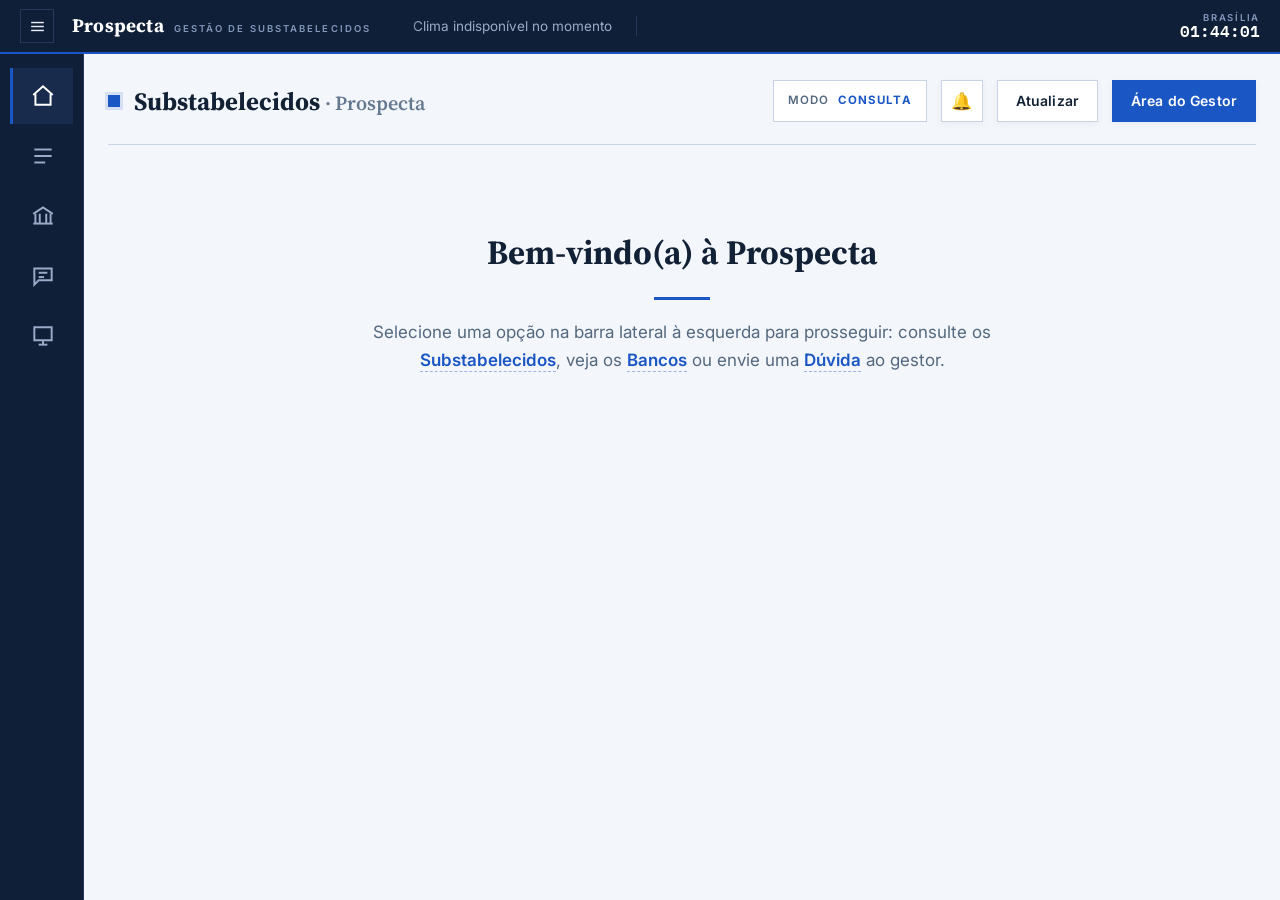
==== commit 2ca48237: "Aba Empresas do grupo com CRUD Nova aba (somente gestor) para visualizar, cadastrar, editar e exclui" ====
--- a/index.html
+++ b/index.html
@@ -44,6 +44,10 @@
       <button class="tab" data-tab="bancos">
         <svg class="tab-ic" viewBox="0 0 24 24" fill="none" stroke="currentColor" stroke-width="1.8"><path d="M3 10 12 4l9 6"/><path d="M5 10v9M9 10v9M15 10v9M19 10v9"/><path d="M3 19h18"/></svg>
         Bancos cadastrados
+      </button>
+      <button class="tab" data-tab="empresas">
+        <svg class="tab-ic" viewBox="0 0 24 24" fill="none" stroke="currentColor" stroke-width="1.8"><path d="M4 21V5a1 1 0 0 1 1-1h8a1 1 0 0 1 1 1v16"/><path d="M14 10h5a1 1 0 0 1 1 1v10"/><path d="M3 21h18"/><path d="M7 8h4M7 12h4M7 16h4"/></svg>
+        Empresas
       </button>
       <button class="tab" data-tab="colab">
         <svg class="tab-ic" viewBox="0 0 24 24" fill="none" stroke="currentColor" stroke-width="1.8"><circle cx="9" cy="8" r="3"/><path d="M3 20c0-3.3 2.7-6 6-6s6 2.7 6 6"/><path d="M16 6.5a3 3 0 0 1 0 5.5"/><path d="M18 14.2c1.8.7 3 2.4 3 4.3"/></svg>
@@ -282,6 +286,28 @@
     </div>
   </div>
 
+  <div id="viewEmpresas" style="display:none">
+    <div class="tablecard">
+      <div class="tablebar">
+        <span class="count" id="empresasCount">—</span>
+        <div class="spacer"></div>
+        <input id="empresaBusca" type="text" placeholder="Buscar por razão, fantasia ou CNPJ…" autocomplete="off" style="max-width:280px">
+        <button class="btn primary sm" id="novaEmpresaBtn">+ Nova empresa</button>
+      </div>
+      <div class="tablescroll">
+        <table>
+          <thead>
+            <tr><th>Razão social</th><th>Nome fantasia</th><th>CNPJ</th><th>Substabelecidos</th><th>Ações</th></tr>
+          </thead>
+          <tbody id="empresasTbody"></tbody>
+        </table>
+        <div class="empty-state" id="empresasEmpty" style="display:none">
+          <b>Nenhuma empresa encontrada</b>Clique em “Nova empresa” para cadastrar.
+        </div>
+      </div>
+    </div>
+  </div>
+
   <div id="viewColab" style="display:none">
     <div class="tablecard">
       <div class="tablebar">
@@ -800,6 +826,26 @@
   </div>
 </div>
 
+<div class="overlay" id="empresaOverlay">
+  <div class="modal colab-modal">
+    <div class="modal-head"><h2 id="empresaModalTitle">Nova empresa</h2><button class="x" data-close>&times;</button></div>
+    <form class="modal-body" id="empresaForm" onsubmit="return false">
+      <div class="form-grid">
+        <div class="field full"><label>Razão social <span class="req">*</span></label><input id="emp_razao" type="text" placeholder="Razão social completa" autocomplete="off"></div>
+        <div class="field full"><label>Nome fantasia</label><input id="emp_fantasia" type="text" placeholder="Opcional" autocomplete="off"></div>
+        <div class="field full"><label>CNPJ <span class="req">*</span></label><input id="emp_cnpj" type="text" inputmode="numeric" maxlength="18" placeholder="00.000.000/0000-00" autocomplete="off"><div class="hint" id="emp_cnpj_hint"></div></div>
+        <div class="del-warn full" id="empresaVinculo" style="display:none"></div>
+        <div class="hint full" id="empresaHint"></div>
+      </div>
+    </form>
+    <div class="modal-foot">
+      <button class="btn ghost" data-close>Cancelar</button>
+      <span class="spacer"></span>
+      <button class="btn primary" id="empresaSalvar">Salvar</button>
+    </div>
+  </div>
+</div>
+
 <div class="overlay" id="colabOverlay">
   <div class="modal colab-modal">
     <div class="modal-head"><h2 id="colabModalTitle">Novo colaborador</h2><button class="x" data-close>&times;</button></div>
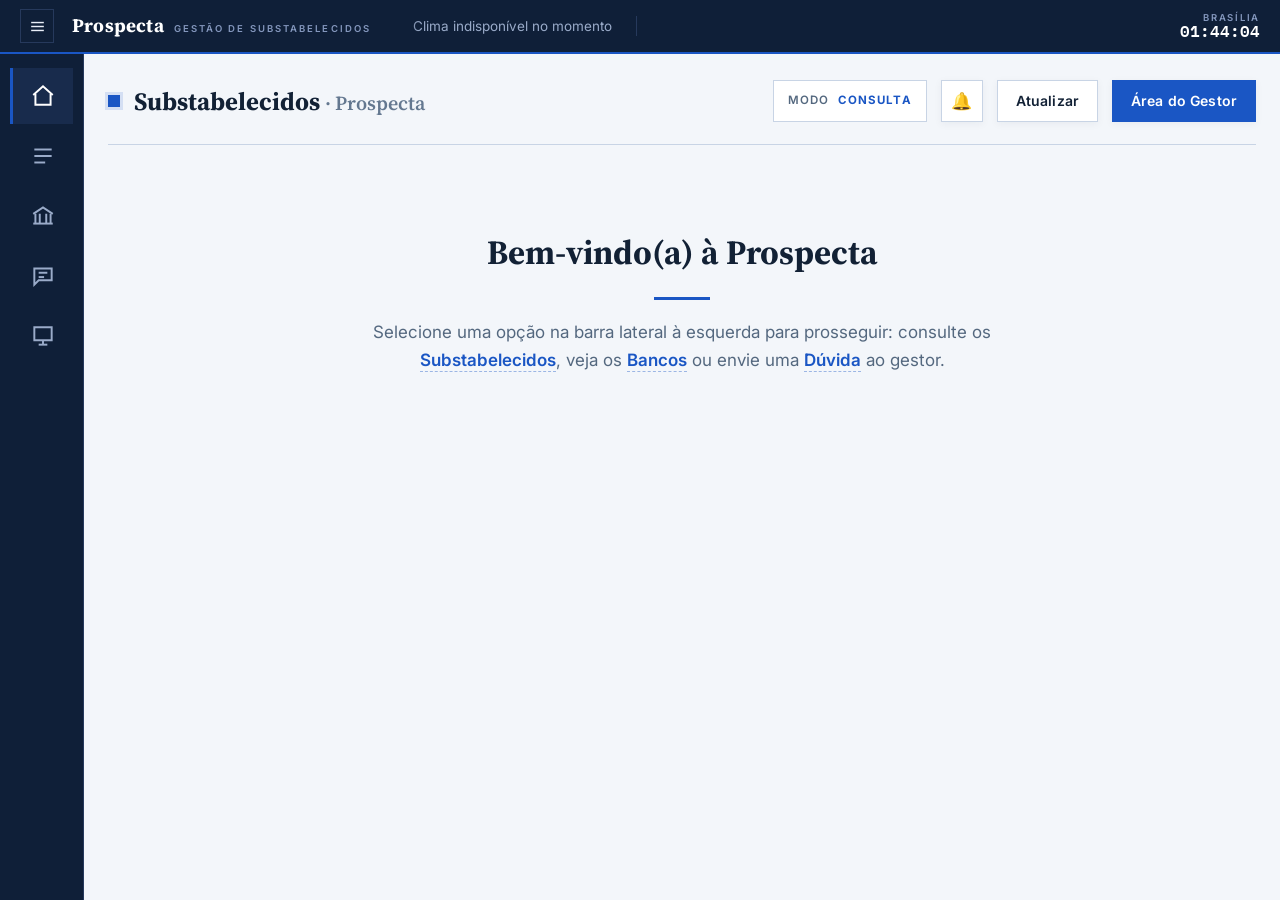
==== commit 5939e7cc: "Grava razao social do sub e move KPIs para o Painel A coluna empresa nunca era enviada no payload do" ====
--- a/index.html
+++ b/index.html
@@ -177,8 +177,6 @@
     <div id="viewSubs" style="display:none">
     
     <div class="tablecard filtros-top" id="filtrosTop" style="display:none"></div>
-
-    <section id="kpis" class="kpis" style="display:none"></section>
 
     <div class="tablecard">
       <div class="tablebar">
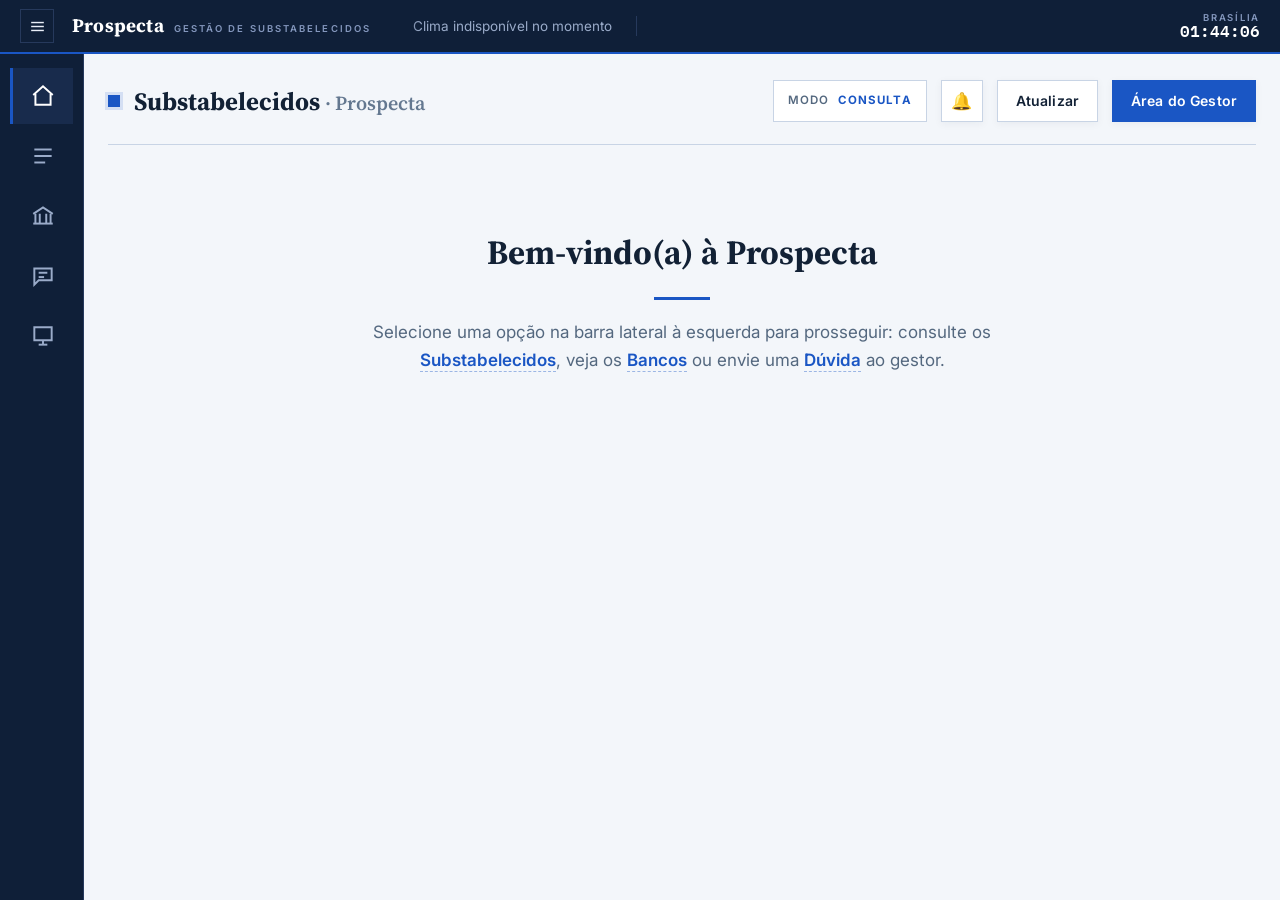
==== commit 1fa1b8e1: "Empresa do sub passa a derivar do banco, por chave Antes o sub guardava banco e CNPJ como texto livr" ====
--- a/index.html
+++ b/index.html
@@ -102,6 +102,10 @@
           <label>Buscar</label>
           <input id="fBusca" type="text" placeholder="Empresa, CNPJ, código, responsável…" autocomplete="off">
         </div>
+        <div class="field" id="fldEmpresa" style="display:none">
+          <label>Empresa (CNPJ)</label>
+          <select id="fEmpresa"><option value="">Todas</option></select>
+        </div>
         <div class="field">
           <label>Banco</label>
           <select id="fBanco"><option value="">Todos</option></select>
@@ -183,6 +187,8 @@
         <span class="count" id="count">—</span>
         <div class="spacer"></div>
         <button class="btn sm" id="toggleFiltrosBtn">Mostrar filtros</button>
+        <button class="btn sm" id="loteEmpresaBtn" style="display:none">Definir empresa em lote</button>
+        <button class="btn sm" id="tabelaPdfBtn">&#8681; Exportar PDF</button>
         <button class="btn primary sm" id="novoBtn" style="display:none">+ Novo substabelecido</button>
       </div>
       <div class="tablescroll">
@@ -533,11 +539,12 @@
           <input id="f_cnpj_subs" type="text" inputmode="numeric" maxlength="18" placeholder="00.000.000/0000-00">
           <div class="hint" id="cnpjSubHint"></div>
         </div>
+        <div class="field"><label>Banco <span class="req">*</span></label><select id="f_banco"><option value="">Selecione…</option></select></div>
         <div class="field"><label>Empresa (razão) <span class="req">*</span></label>
           <select id="f_razao"><option value="">Selecione…</option></select>
-        </div>
-        <div class="field"><label>CNPJ (grupo)</label><input id="f_cnpj" type="text" readonly placeholder="preenchido pela razão"></div>
-        <div class="field"><label>Banco <span class="req">*</span></label><select id="f_banco"><option value="">Selecione…</option></select></div>
+          <div class="hint" id="razaoHint"></div>
+        </div>
+        <div class="field"><label>CNPJ (grupo)</label><input id="f_cnpj" type="text" readonly placeholder="preenchido pela empresa"></div>
         <div class="field"><label>Tipo de cadastro <span class="req">*</span></label>
           <select id="f_tipo">
             <option value="">Selecione…</option>
@@ -566,7 +573,7 @@
 </div>
 
 <div class="overlay" id="bancoOverlay">
-  <div class="modal">
+  <div class="modal banco-modal">
     <div class="modal-head"><h2 id="bancoTitle">Novo banco</h2><button class="x" data-close>&times;</button></div>
     <div class="modal-body">
       <div class="form-grid">
@@ -584,12 +591,24 @@
           <input id="b_suporte" type="email" placeholder="outra.pessoa@banco.com">
           <div class="hint" id="b_suporte_h"></div>
         </div>
-        <div class="field full sep-top"><label>Empresa credenciada (CNPJ usado neste banco)</label>
-          <select id="b_empresa"><option value="">Selecione…</option></select>
-        </div>
-        <div class="field"><label>CNPJ</label><input id="b_cnpj" type="text" class="mono" readonly placeholder="—"></div>
-        <div class="field"><label>Cód. corban</label><input id="b_codigo_corban" type="text" placeholder="ex.: 48830"></div>
-        <div class="field"><label>Tipo de vínculo</label><input id="b_tipo_sub" type="text" placeholder="ex.: MASTER, 100%…"></div>
+        <div class="field full sep-top">
+          <label>Empresas credenciadas <span class="hint-inline">o sub deste banco herda a empresa; com mais de uma, ele escolhe</span></label>
+          <div id="b_vincList" class="vinc-list"></div>
+        </div>
+        <div class="field full vinc-add">
+          <select id="b_empresa"><option value="">SELECIONE A EMPRESA…</option></select>
+          <div class="vinc-add-row">
+            <input id="b_codigo_corban" type="text" placeholder="CÓD. CORBAN (OPCIONAL)">
+            <select id="b_tipo_sub">
+              <option value="">TIPO…</option>
+              <option>MASTER</option>
+              <option>INDICADO</option>
+              <option>SUBSTABELECIDO</option>
+              <option>SUBZERO</option>
+            </select>
+            <button type="button" class="btn sm" id="b_vincAdd">+ Adicionar</button>
+          </div>
+        </div>
       </div>
     </div>
     <div class="modal-foot">
@@ -641,6 +660,28 @@
     <div class="modal-body" id="bancoInfoBody"></div>
     <div class="modal-foot">
       <button class="btn ghost" data-close>Fechar</button>
+      <span class="spacer"></span>
+      <button class="btn danger solid" id="bancoDelBtn" style="display:none">&#128465; Excluir banco</button>
+      <button class="btn primary" id="bancoEditBtn" style="display:none">Editar</button>
+    </div>
+  </div>
+</div>
+
+<div class="overlay" id="delBancoOverlay">
+  <div class="modal sm">
+    <div class="modal-head"><h2>Excluir banco</h2><button class="x" data-close>&times;</button></div>
+    <div class="modal-body">
+      <div class="del-warn">Esta ação é <b>permanente</b>. O banco <b id="delBancoNome">—</b>, seus vínculos com empresas e os arquivos do passo a passo serão apagados. Não há como desfazer.</div>
+      <div id="delBancoBloqueio"></div>
+      <div class="field">
+        <label>Para confirmar, digite <b>confirmar exclusão</b></label>
+        <input id="delBancoInput" type="text" autocomplete="off" placeholder="confirmar exclusão">
+      </div>
+    </div>
+    <div class="modal-foot">
+      <button class="btn ghost" data-close>Cancelar</button>
+      <span class="spacer"></span>
+      <button class="btn danger solid" id="delBancoConfirm" disabled>Excluir definitivamente</button>
     </div>
   </div>
 </div>
@@ -883,6 +924,24 @@
   </div>
 </div>
 
+<div class="overlay" id="loteOverlay">
+  <div class="modal">
+    <div class="modal-head"><h2>Definir empresa em lote</h2><button class="x" data-close>&times;</button></div>
+    <div class="modal-body">
+      <div id="loteResumo" class="hint"></div>
+      <div class="field full sep-top"><label>Empresa a aplicar <span class="req">*</span></label>
+        <select id="loteEmpresa"><option value="">Selecione…</option></select>
+        <div class="hint" id="loteHint"></div>
+      </div>
+    </div>
+    <div class="modal-foot">
+      <button class="btn ghost" data-close>Cancelar</button>
+      <span class="spacer"></span>
+      <button class="btn primary" id="loteAplicar">Aplicar</button>
+    </div>
+  </div>
+</div>
+
 <div class="overlay" id="detalheOverlay">
   <div class="modal det-modal">
     <div class="modal-head det-head">
--- a/styles.css
+++ b/styles.css
@@ -328,8 +328,9 @@
 tbody tr:nth-child(even){background:#f9fbfe}
 tbody tr:hover{background:#eef4fc}
 td.empresa{white-space:normal;min-width:260px;max-width:380px;font-weight:600}
-.banco-nome-link{cursor:pointer;color:var(--cyan);text-decoration:none}
-.banco-nome-link:hover{color:var(--cyan-dim);text-decoration:underline}
+/* Linha inteira clicavel (bancos), como na tabela de subs */
+tr.row-click{cursor:pointer}
+tr.row-click:hover td.empresa{color:var(--cyan)}
 td.mono{font-family:var(--mono);font-size:13px;font-variant-numeric:tabular-nums;color:var(--muted)}
 
 .badge{display:inline-block;padding:4px 10px;font-size:11px;font-weight:600;letter-spacing:.08em;border:1px solid}
@@ -466,6 +467,27 @@
 .det-toggle-btn:last-child{border-right:none}
 .det-toggle-btn:hover{background:var(--panel2);color:var(--txt)}
 .det-toggle-btn.active{background:var(--cyan);color:#fff}
+/* Filtro de status dentro do modal de detalhe: quebra em varias linhas em
+   telas estreitas, por isso cada botao tem borda propria. */
+/* Lista de empresas credenciadas no modal de banco. Compacta: uma linha por
+   vinculo, com rolagem a partir de ~4 itens para o modal nao crescer. */
+.hint-inline{font-weight:400;font-size:11.5px;color:var(--dim);text-transform:none;letter-spacing:0;margin-left:6px}
+.vinc-list{display:flex;flex-direction:column;gap:4px;margin-top:6px;max-height:132px;overflow-y:auto}
+.vinc-item{display:flex;align-items:center;gap:10px;padding:5px 8px;background:var(--panel2);border:1px solid var(--line);font-size:12.5px}
+.vinc-nome{font-weight:600;color:var(--txt);white-space:nowrap;overflow:hidden;text-overflow:ellipsis;flex:0 1 auto}
+.vinc-meta{color:var(--dim);font-family:var(--mono);font-size:11.5px;white-space:nowrap;overflow:hidden;text-overflow:ellipsis;flex:1 1 auto}
+.vinc-in{flex:0 1 108px;min-width:0;padding:3px 6px;font-size:11.5px;border:1px solid var(--line2);background:#fff}
+.vinc-x{background:none;border:none;color:var(--muted);font-size:17px;line-height:1;padding:0 2px;flex:0 0 auto}
+.vinc-x:hover{color:var(--inativo)}
+.vinc-vazio{font-size:12.5px;color:var(--muted);padding:5px 2px}
+.vinc-add{display:flex;flex-direction:column;gap:6px;margin-top:8px}
+.vinc-add-row{display:flex;gap:6px;align-items:center}
+.vinc-add-row input{flex:1 1 0;min-width:0}
+.vinc-add-row select{flex:1 1 0;min-width:0}
+.vinc-add-row .btn{flex:0 0 auto;white-space:nowrap}
+
+.det-status{display:flex;flex-wrap:wrap;gap:6px;margin:12px 0 2px}
+.det-status .det-toggle-btn{border:1px solid var(--line2);padding:7px 12px;font-size:11.5px;cursor:pointer}
 
 .prod-filtros{display:flex;align-items:flex-end;gap:14px;flex-wrap:wrap;padding:16px 20px;margin-bottom:22px;background:var(--panel);border:1px solid var(--line);box-shadow:var(--shadow-sm)}
 .prod-field-sub{position:relative;flex:1 1 320px;min-width:260px}
@@ -653,6 +675,11 @@
 .overlay.show{display:flex}
 .modal{background:var(--panel);border:1px solid var(--line2);border-top:3px solid var(--cyan);box-shadow:var(--shadow);width:100%;max-width:880px;max-height:90vh;overflow-y:auto;overflow-x:hidden}
 .modal.sm{max-width:420px}
+/* Cadastro de banco: coluna unica, mais alto que largo. Sao poucos campos e
+   ficavam esparramados na grade de duas colunas. */
+.banco-modal{max-width:520px}
+.banco-modal .form-grid{grid-template-columns:1fr;gap:13px}
+.banco-modal .form-grid .field{grid-column:1/-1}
 .modal-head{display:flex;align-items:center;justify-content:space-between;padding:20px 24px;border-bottom:1px solid var(--line)}
 .modal-head h2{font-family:var(--disp);font-weight:700;font-size:21px;margin:0;color:var(--txt)}
 .modal-head .x{background:none;border:none;color:var(--muted);font-size:24px;line-height:1;padding:2px 6px}
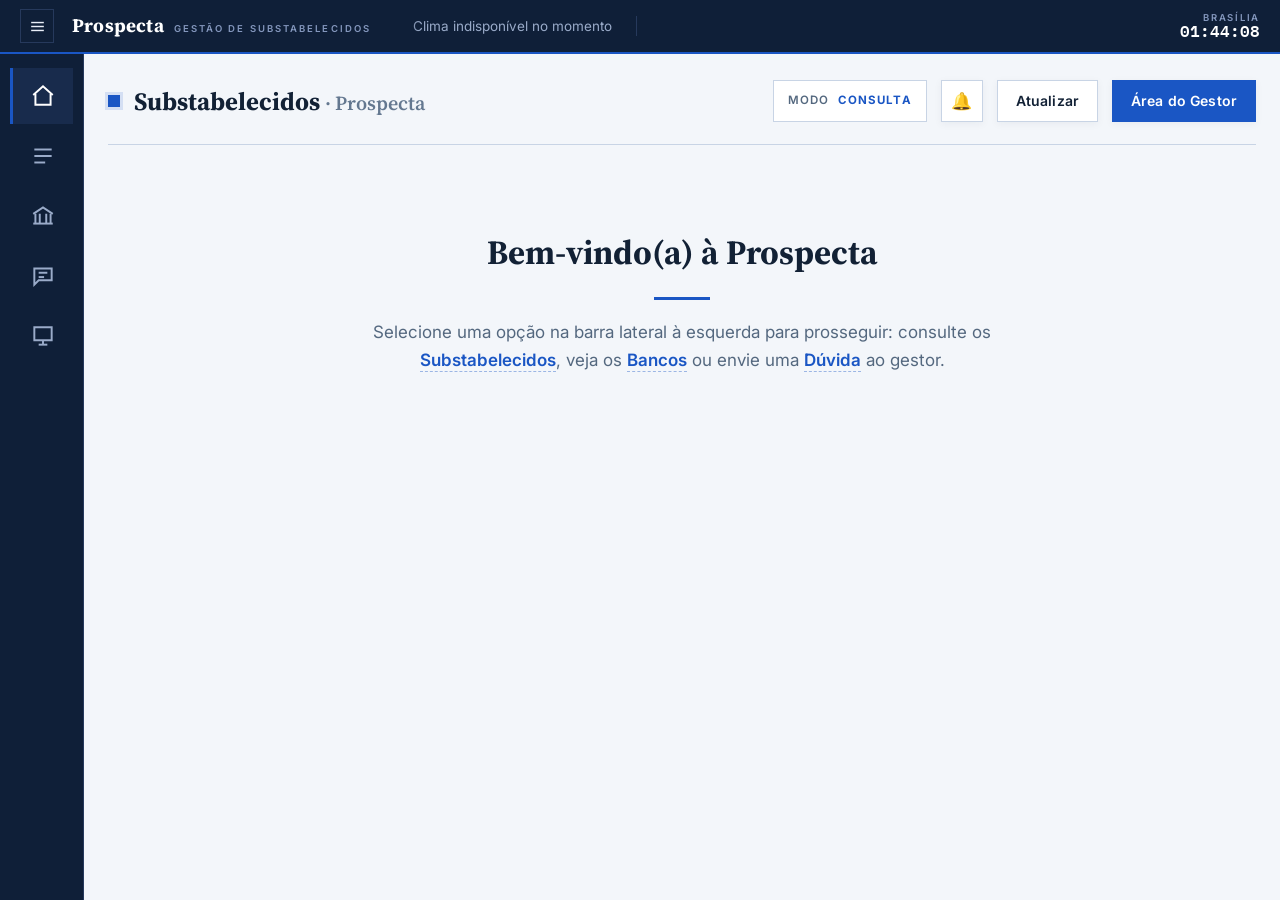
==== commit c64e1207: "Remove a dica do gerente antigo em texto Ultimo lugar que lia substabelecidos.gerente_comercial: a d" ====
--- a/index.html
+++ b/index.html
@@ -561,7 +561,7 @@
         <div class="field"><label>Responsável (empresa)</label><input id="f_resp" type="text"></div>
         <div class="field"><label>Superintendente</label><select id="f_superintendente"><option value="">Selecione…</option></select></div>
         <div class="field"><label>Supervisor</label><select id="f_supervisor"><option value="">Selecione…</option></select></div>
-        <div class="field"><label>Gerente</label><select id="f_gerente"><option value="">Selecione…</option></select><div class="hint" id="gerenteRefHint" style="display:none;color:var(--warn)"></div></div>
+        <div class="field"><label>Gerente</label><select id="f_gerente"><option value="">Selecione…</option></select></div>
         <div class="field"><label id="lblComissao">Comissão <span class="req" id="comissaoReq" style="display:none">*</span></label><input id="f_comissao" type="text" placeholder="ex.: 90% (repasse ao sub, o restante fica com a empresa)"><div class="hint" id="hintComissao">Texto livre. Ex.: "90%" = o sub recebe 90% do banco, 10% fica com a empresa.</div></div>
       </div>
     </div>
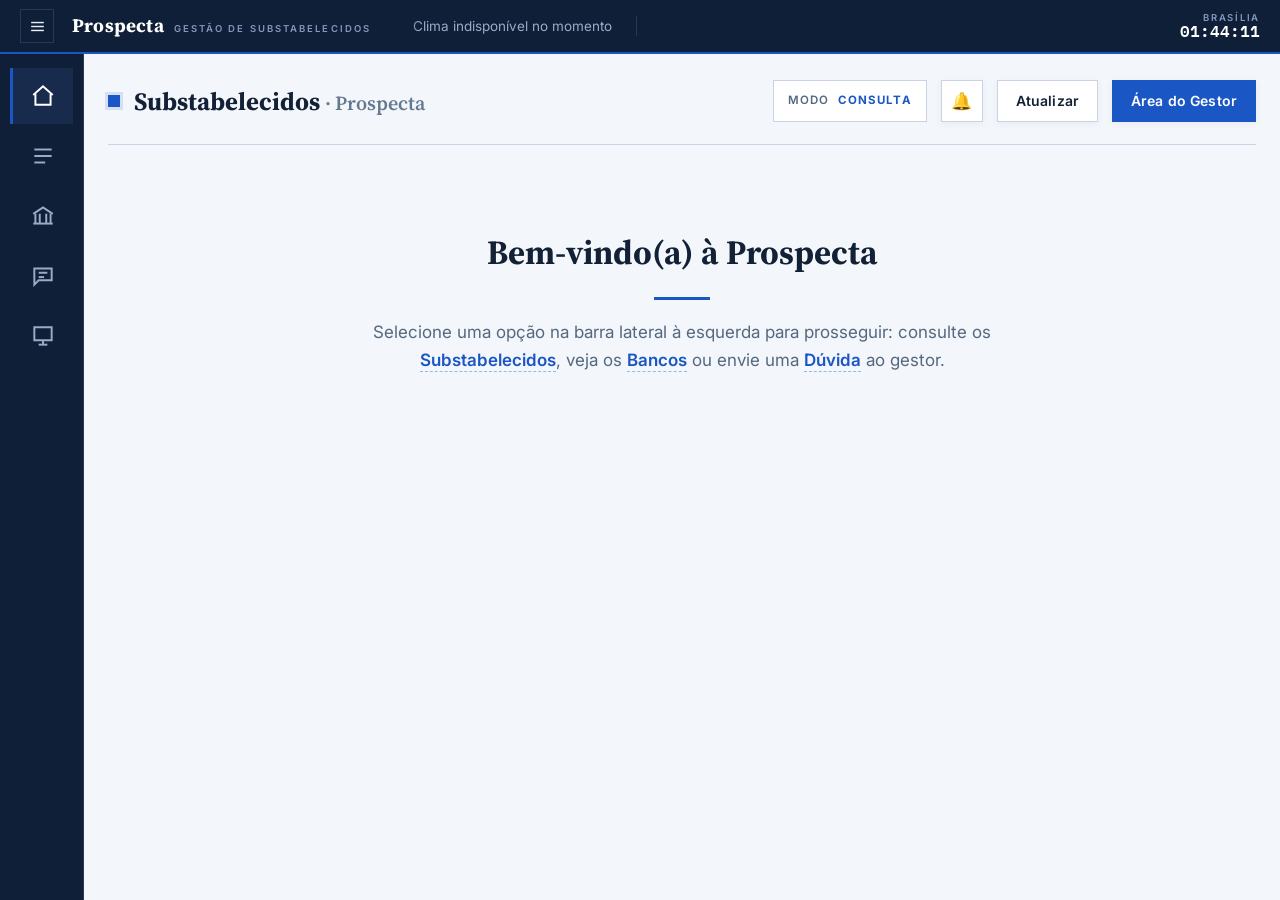
==== commit 4f12411e: "Adiciona o papel diretor: visao de leitura para a diretoria Terceiro papel, somente leitura: Painel," ====
--- a/index.html
+++ b/index.html
@@ -92,6 +92,25 @@
       <button class="tab" id="minhasBtn">
         <svg class="tab-ic" viewBox="0 0 24 24" fill="none" stroke="currentColor" stroke-width="1.8"><path d="M4 4h16v12H4z"/><path d="M8 20h8"/><path d="M12 16v4"/></svg>
         Minhas dúvidas
+      </button>
+    </nav>
+
+    <nav class="tabs" id="tabsDir" style="display:none">
+      <button class="tab active" data-tab="painel">
+        <svg class="tab-ic" viewBox="0 0 24 24" fill="none" stroke="currentColor" stroke-width="1.8"><rect x="3" y="3" width="8" height="8" rx="1.5"/><rect x="13" y="3" width="8" height="8" rx="1.5"/><rect x="3" y="13" width="8" height="8" rx="1.5"/><rect x="13" y="13" width="8" height="8" rx="1.5"/></svg>
+        Painel Sintético
+      </button>
+      <button class="tab" data-tab="subs">
+        <svg class="tab-ic" viewBox="0 0 24 24" fill="none" stroke="currentColor" stroke-width="1.8"><line x1="4" y1="6" x2="20" y2="6"/><line x1="4" y1="12" x2="20" y2="12"/><line x1="4" y1="18" x2="14" y2="18"/></svg>
+        Substabelecidos
+      </button>
+      <button class="tab" data-tab="pendentes">
+        <svg class="tab-ic" viewBox="0 0 24 24" fill="none" stroke="currentColor" stroke-width="1.8"><circle cx="12" cy="12" r="9"/><path d="M12 7.5v5l3.5 2"/></svg>
+        Pendentes / Andamento
+      </button>
+      <button class="tab" data-tab="producao">
+        <svg class="tab-ic" viewBox="0 0 24 24" fill="none" stroke="currentColor" stroke-width="1.8"><path d="M4 20V10M11 20V4M18 20v-7"/></svg>
+        Produção
       </button>
     </nav>
 
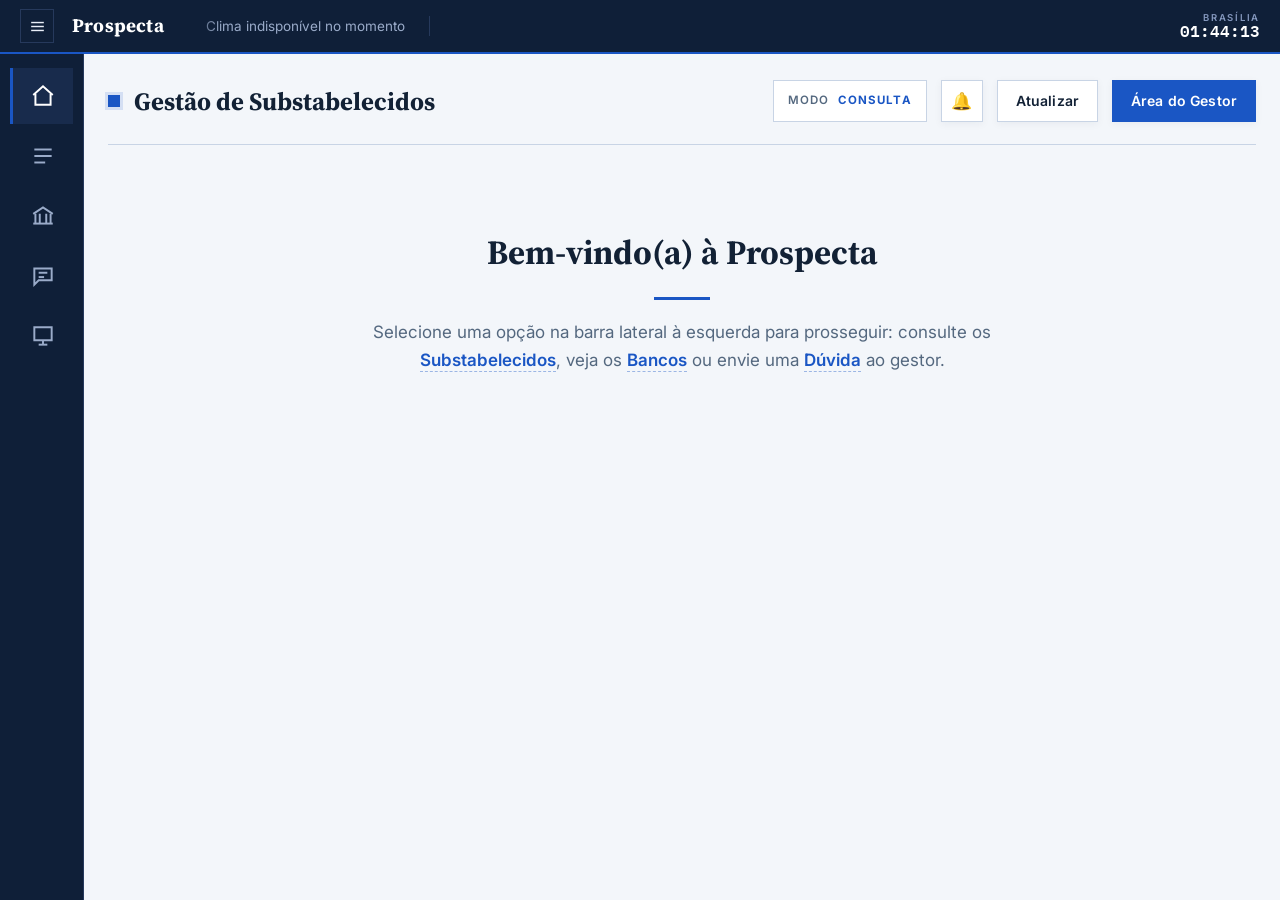
==== commit 1b54ab75: "Refactor UI text for consistency and clarity; update styles for sidebar expansion" ====
--- a/index.html
+++ b/index.html
@@ -17,9 +17,9 @@
     <button class="tb-menu-btn" id="sidebarToggleBtn" title="Expandir/recolher menu" aria-label="Expandir/recolher menu">
       <svg viewBox="0 0 24 24" fill="none" stroke="currentColor" stroke-width="1.8"><line x1="4" y1="7" x2="20" y2="7"/><line x1="4" y1="12" x2="20" y2="12"/><line x1="4" y1="17" x2="20" y2="17"/></svg>
     </button>
-    <span class="tb-title">Prospecta <span class="tb-tagline">Gestão de Substabelecidos</span></span>
+    <span class="tb-title">Prospecta</span>
     <div class="tb-ticker" id="tbTicker" aria-hidden="true">
-      <div class="tb-ticker-track" id="tickerTrack">Carregando clima…</div>
+      <div class="tb-ticker-track" id="tickerTrack">Carregando Clima…</div>
     </div>
     <div class="tb-clock"><span class="tb-clock-city">Brasília</span><span id="tbClock">--:--:--</span></div>
   </header>
@@ -43,7 +43,7 @@
       </button>
       <button class="tab" data-tab="bancos">
         <svg class="tab-ic" viewBox="0 0 24 24" fill="none" stroke="currentColor" stroke-width="1.8"><path d="M3 10 12 4l9 6"/><path d="M5 10v9M9 10v9M15 10v9M19 10v9"/><path d="M3 19h18"/></svg>
-        Bancos cadastrados
+        Bancos Cadastrados
       </button>
       <button class="tab" data-tab="empresas">
         <svg class="tab-ic" viewBox="0 0 24 24" fill="none" stroke="currentColor" stroke-width="1.8"><path d="M4 21V5a1 1 0 0 1 1-1h8a1 1 0 0 1 1 1v16"/><path d="M14 10h5a1 1 0 0 1 1 1v10"/><path d="M3 21h18"/><path d="M7 8h4M7 12h4M7 16h4"/></svg>
@@ -64,6 +64,10 @@
       <button class="tab" data-tab="hist">
         <svg class="tab-ic" viewBox="0 0 24 24" fill="none" stroke="currentColor" stroke-width="1.8"><circle cx="12" cy="12" r="9"/><path d="M12 7v5l4 2"/></svg>
         Histórico
+      </button>
+      <button class="tab" data-tab="acessos">
+        <svg class="tab-ic" viewBox="0 0 24 24" fill="none" stroke="currentColor" stroke-width="1.8"><rect x="4" y="10" width="16" height="10" rx="2"/><path d="M8 10V7a4 4 0 0 1 8 0v3"/><circle cx="12" cy="15" r="1.2"/></svg>
+        Acessos
       </button>
       <button class="tab" data-tab="duvidas">
         <svg class="tab-ic" viewBox="0 0 24 24" fill="none" stroke="currentColor" stroke-width="1.8"><path d="M4 5h16v11H8l-4 4V5z"/><line x1="8" y1="9" x2="16" y2="9"/><line x1="8" y1="13" x2="13" y2="13"/></svg>
@@ -91,7 +95,7 @@
       </button>
       <button class="tab" id="minhasBtn">
         <svg class="tab-ic" viewBox="0 0 24 24" fill="none" stroke="currentColor" stroke-width="1.8"><path d="M4 4h16v12H4z"/><path d="M8 20h8"/><path d="M12 16v4"/></svg>
-        Minhas dúvidas
+        Minhas Dúvidas
       </button>
     </nav>
 
@@ -140,7 +144,7 @@
           </select>
         </div>
         <div class="field" id="fldTipo" style="display:none">
-          <label>Tipo de cadastro</label>
+          <label>Tipo de Cadastro</label>
           <select id="fTipo"><option value="">Todos</option></select>
         </div>
         <div class="field" id="fldSuper" style="display:none">
@@ -155,7 +159,7 @@
           <label>Gerente</label>
           <select id="fGerente"><option value="">Todos</option></select>
         </div>
-        <button class="btn sm block" id="limparBtn">Limpar filtros</button>
+        <button class="btn sm block" id="limparBtn">Limpar Filtros</button>
       </div>
     </aside>
   </div>
@@ -164,7 +168,7 @@
   <header class="top">
     <div class="brand">
       <span class="dot"></span>
-      <h1>Substabelecidos <span>· Prospecta</span></h1>
+      <h1>Gestão de Substabelecidos</h1>
     </div>
     <div class="spacer"></div>
     <span class="mode-pill" id="modePill">Modo <b>Consulta</b></span>
@@ -175,10 +179,10 @@
       <div class="notif-panel" id="notifPanel">
         <div class="notif-head">
           Notificações
-          <button class="notif-clear" id="notifClear" title="Limpar histórico">Limpar tudo</button>
+          <button class="notif-clear" id="notifClear" title="Limpar histórico">Limpar Tudo</button>
         </div>
         <div class="notif-list" id="notifList"></div>
-        <div class="notif-empty" id="notifEmpty">Nenhuma notificação</div>
+        <div class="notif-empty" id="notifEmpty">Nenhuma Notificação</div>
       </div>
     </div>
     <button class="btn" id="reloadBtn" title="Recarregar do Supabase">Atualizar</button>
@@ -205,17 +209,17 @@
       <div class="tablebar">
         <span class="count" id="count">—</span>
         <div class="spacer"></div>
-        <button class="btn sm" id="toggleFiltrosBtn">Mostrar filtros</button>
-        <button class="btn sm" id="loteEmpresaBtn" style="display:none">Definir empresa em lote</button>
-        <button class="btn sm" id="tabelaPdfBtn">&#8681; Exportar PDF</button>
-        <button class="btn primary sm" id="novoBtn" style="display:none">+ Novo substabelecido</button>
+        <button class="btn sm" id="toggleFiltrosBtn">Mostrar Filtros</button>
+        <button class="btn sm" id="loteEmpresaBtn" style="display:none">Definir Empresa em Lote</button>
+        <button class="btn sm" id="tabelaPdfBtn">Exportar PDF</button>
+        <button class="btn primary sm" id="novoBtn" style="display:none">Novo Substabelecido</button>
       </div>
       <div class="tablescroll">
         <table id="tabelaSubs">
           <thead>
             <tr>
               <th data-sort="nome_subs" class="sortable">Empresa<span class="sort-ic"></span></th><th>CNPJ</th><th data-sort="banco" class="sortable">Banco<span class="sort-ic"></span></th><th data-sort="tipo_cadastro" class="sortable">Tipo<span class="sort-ic"></span></th>
-              <th>Cód. loja</th><th>Cód. sub</th><th>Cód. parceiro</th>
+              <th>Cód. Loja</th><th>Cód. Sub</th><th>Cód. Parceiro</th>
               <th>Status</th>
               <th id="thAcoes" style="display:none">Ações</th>
             </tr>
@@ -228,8 +232,8 @@
       </div>
       <div class="pager">
         <span class="info" id="pageInfo"></span>
-        <button class="btn sm" id="prevBtn">← Anterior</button>
-        <button class="btn sm" id="nextBtn">Próxima →</button>
+        <button class="btn sm" id="prevBtn">Anterior</button>
+        <button class="btn sm" id="nextBtn">Próxima</button>
       </div>
     </div>
     </div>
@@ -246,7 +250,7 @@
           <thead>
             <tr>
               <th>Empresa</th><th>CNPJ</th><th>Banco</th><th>Tipo</th>
-              <th>Cód. loja</th><th>Cód. sub</th><th>Cód. parceiro</th>
+              <th>Cód. Loja</th><th>Cód. Sub</th><th>Cód. Parceiro</th>
               <th>Status</th>
               <th id="thAcoesPendentes" style="display:none">Ações</th>
             </tr>
@@ -275,7 +279,7 @@
           <tbody id="bancoscTbody"></tbody>
         </table>
         <div class="empty-state" id="bancoscEmpty" style="display:none">
-          <b>Nenhum banco encontrado</b>Ajuste a busca.
+          <b>Nenhum banco encontrado</b>Ajuste a Busca.
         </div>
       </div>
     </div>
@@ -286,12 +290,13 @@
       <div class="tablebar">
         <span class="count" id="bancosCount">—</span>
         <div class="spacer"></div>
+        <input id="bancoBusca" type="text" placeholder="Pesquisar por nome do banco…" autocomplete="off" style="max-width:280px">
         <select id="fBancoStatus" aria-label="Filtrar bancos por status" style="max-width:160px">
-          <option value="">Todos os status</option>
+          <option value="">Todos os Status</option>
           <option value="ATIVO" selected>Ativo</option>
           <option value="INATIVO">Inativo</option>
         </select>
-        <button class="btn primary sm" id="novoBancoBtn">+ Novo banco</button>
+        <button class="btn primary sm" id="novoBancoBtn">Novo Banco</button>
       </div>
       <div class="tablescroll">
         <table>
@@ -303,7 +308,7 @@
           <tbody id="bancosTbody"></tbody>
         </table>
         <div class="empty-state" id="bancosEmpty" style="display:none">
-          <b>Nenhum banco cadastrado</b>Clique em “Novo banco” para começar.
+          <b>Nenhum banco cadastrado</b>Clique em “Novo Banco” para começar.
         </div>
       </div>
     </div>
@@ -315,7 +320,7 @@
         <span class="count" id="empresasCount">—</span>
         <div class="spacer"></div>
         <input id="empresaBusca" type="text" placeholder="Buscar por razão, fantasia ou CNPJ…" autocomplete="off" style="max-width:280px">
-        <button class="btn primary sm" id="novaEmpresaBtn">+ Nova empresa</button>
+        <button class="btn primary sm" id="novaEmpresaBtn">Nova Empresa</button>
       </div>
       <div class="tablescroll">
         <table>
@@ -325,7 +330,28 @@
           <tbody id="empresasTbody"></tbody>
         </table>
         <div class="empty-state" id="empresasEmpty" style="display:none">
-          <b>Nenhuma empresa encontrada</b>Clique em “Nova empresa” para cadastrar.
+          <b>Nenhuma empresa encontrada</b>Clique em “Nova Empresa” para cadastrar.
+        </div>
+      </div>
+    </div>
+  </div>
+
+  <div id="viewAcessos" style="display:none">
+    <div class="tablecard">
+      <div class="tablebar">
+        <span class="count" id="acessosCount">—</span>
+        <div class="spacer"></div>
+        <button class="btn sm" id="acessosRecarregar">Recarregar</button>
+      </div>
+      <div class="tablescroll">
+        <table>
+          <thead>
+            <tr><th>E-mail</th><th>Papel</th><th>Último acesso</th><th>Criado em</th></tr>
+          </thead>
+          <tbody id="acessosTbody"></tbody>
+        </table>
+        <div class="empty-state" id="acessosEmpty" style="display:none">
+          <b>Nenhum Usuário</b>Não foi possível listar os logins.
         </div>
       </div>
     </div>
@@ -337,8 +363,8 @@
         <span class="count" id="colabCount">—</span>
         <div class="spacer"></div>
         <input id="colabBusca" type="text" placeholder="Buscar por nome, código, estado…" autocomplete="off" style="max-width:280px">
-        <button class="btn sm" id="colabExpandir">Expandir tudo</button>
-        <button class="btn primary sm" id="colabNovo">+ Novo colaborador</button>
+        <button class="btn sm" id="colabExpandir">Expandir Tudo</button>
+        <button class="btn primary sm" id="colabNovo">Novo Colaborador</button>
       </div>
       <div class="colab-tree" id="colabTree"></div>
       <div class="empty-state" id="colabEmpty" style="display:none">
@@ -356,13 +382,13 @@
       </div>
       <div class="field prod-field-banco" id="prodFieldBanco" style="display:none">
         <label>Banco</label>
-        <select id="prodFiltroBanco"><option value="">Todos os bancos</option></select>
+        <select id="prodFiltroBanco"><option value="">Todos os Bancos</option></select>
       </div>
       <div class="field prod-field-mes" id="prodFieldMes" style="display:none">
         <label>Mês</label>
-        <select id="prodFiltroMes"><option value="">Todos os meses</option></select>
-      </div>
-      <button class="btn ghost sm" id="prodLimpar" style="display:none">Limpar seleção</button>
+        <select id="prodFiltroMes"><option value="">Todos os Meses</option></select>
+      </div>
+      <button class="btn ghost sm" id="prodLimpar" style="display:none">Limpar Seleção</button>
     </div>
 
     <div id="prodVazio" class="empty-state">
@@ -372,7 +398,7 @@
     <div id="prodConteudo" style="display:none">
       <div class="prod-header">
         <div>
-          <span class="det-kicker">Produção mensal</span>
+          <span class="det-kicker">Produção Mensal</span>
           <h2 id="prodSubNome">—</h2>
         </div>
         <span class="mode-pill" id="prodSubCodigo"></span>
@@ -382,7 +408,7 @@
 
       <div class="painel-grid prod-stack">
         <div class="painel-card">
-          <div class="painel-card-title">Bancos vendidos</div>
+          <div class="painel-card-title">Bancos Vendidos</div>
           <div id="prodPorBanco"></div>
         </div>
         <div class="painel-card">
@@ -390,7 +416,7 @@
           <div id="prodPorConvenio"></div>
         </div>
         <div class="painel-card">
-          <div class="painel-card-title">Formas de contrato</div>
+          <div class="painel-card-title">Formas de Contrato</div>
           <div id="prodPorForma"></div>
         </div>
       </div>
@@ -403,7 +429,7 @@
       <div class="tablecard prod-tabela">
         <div class="tablescroll">
           <table>
-            <thead><tr><th>Banco</th><th>Convênio</th><th>Pendente</th><th>Pago</th><th>Em andamento</th><th>Cancelado</th><th>Líquido</th><th>Bruto</th><th>Base comissão</th></tr></thead>
+            <thead><tr><th>Banco</th><th>Convênio</th><th>Pendente</th><th>Pago</th><th>Em Andamento</th><th>Cancelado</th><th>Líquido</th><th>Bruto</th><th>Base Comissão</th></tr></thead>
             <tbody id="prodConvTbody"></tbody>
           </table>
         </div>
@@ -415,7 +441,7 @@
         </div>
         <div class="tablescroll">
           <table>
-            <thead><tr><th>Mês</th><th>Banco</th><th>Convênio</th><th>Forma de contrato</th><th>Valor produzido</th><th>Contratos</th></tr></thead>
+            <thead><tr><th>Mês</th><th>Banco</th><th>Convênio</th><th>Forma de Contrato</th><th>Valor Produzido</th><th>Contratos</th></tr></thead>
             <tbody id="prodTbody"></tbody>
           </table>
         </div>
@@ -427,18 +453,18 @@
     <div class="agenda-layout">
       <div class="tablecard">
         <div class="tablebar">
-          <button class="btn sm" id="agPrev">← Mês anterior</button>
+          <button class="btn sm" id="agPrev">Mês Anterior</button>
           <span class="count" id="agMesLabel" style="min-width:160px;text-align:center">—</span>
-          <button class="btn sm" id="agNext">Próximo mês →</button>
+          <button class="btn sm" id="agNext">Próximo Mês</button>
           <div class="spacer"></div>
           <button class="btn sm" id="agHoje">Hoje</button>
-          <button class="btn primary sm" id="agNovoBtn">+ Novo compromisso</button>
+          <button class="btn primary sm" id="agNovoBtn">Novo Compromisso</button>
         </div>
         <div class="cal-grid" id="calGrid"></div>
       </div>
 
       <div class="tablecard agenda-side">
-        <div class="tablebar"><span class="count">Próximos compromissos</span></div>
+        <div class="tablebar"><span class="count">Próximos Compromissos</span></div>
         <div class="agenda-list" id="agendaList"></div>
       </div>
     </div>
@@ -447,7 +473,7 @@
   <div id="viewHist" style="display:none">
     <div class="tablecard">
       <div class="tablebar">
-        <span class="count">Registro de alterações</span>
+        <span class="count">Registro de Alterações</span>
         <div class="spacer"></div>
         <button class="btn sm" id="histReload">Atualizar</button>
       </div>
@@ -496,7 +522,7 @@
         <rect x="9" y="10.2" width="6" height="5" />
         <path d="M10 10.2V8.8a2 2 0 0 1 4 0v1.4"/>
       </svg>
-      <span class="login-kicker">Acesso restrito</span>
+      <span class="login-kicker">Acesso Restrito</span>
       <h2>Área do Gestor</h2>
       <p class="login-sub">Ambiente exclusivo para gestores autorizados da Prospecta. Todas as ações realizadas aqui ficam registradas no histórico do sistema.</p>
     </div>
@@ -515,7 +541,7 @@
     </form>
     <div class="modal-foot">
       <button class="btn ghost" data-close>Cancelar</button>
-      <button class="btn primary" id="loginConfirm">Entrar na área do gestor</button>
+      <button class="btn primary" id="loginConfirm">Entrar na Área do Gestor</button>
     </div>
   </div>
 </div>
@@ -529,8 +555,8 @@
         <rect x="9" y="10.2" width="6" height="5" />
         <path d="M10 10.2V8.8a2 2 0 0 1 4 0v1.4"/>
       </svg>
-      <span class="login-kicker">Acesso restrito</span>
-      <h2>Entrar como consultor</h2>
+      <span class="login-kicker">Acesso Restrito</span>
+      <h2>Entrar como Consultor</h2>
       <p class="login-sub">Digite a senha de acesso pra liberar a consulta de substabelecidos e bancos.</p>
     </div>
     <form class="modal-body login-body" id="acessoForm" onsubmit="return false">
@@ -550,11 +576,11 @@
 
 <div class="overlay" id="formOverlay">
   <div class="modal">
-    <div class="modal-head"><h2 id="formTitle">Novo substabelecido</h2><button class="x" data-close>&times;</button></div>
+    <div class="modal-head"><h2 id="formTitle">Novo Substabelecido</h2><button class="x" data-close>&times;</button></div>
     <div class="modal-body">
       <div class="form-grid">
-        <div class="field"><label>Nome do sub <span class="req">*</span></label><input id="f_sub" type="text" placeholder="..."></div>
-        <div class="field"><label>CNPJ do sub <span class="req">*</span></label>
+        <div class="field"><label>Nome do Substabelecido <span class="req">*</span></label><input id="f_sub" type="text" placeholder="..."></div>
+        <div class="field"><label>CNPJ do Substabelecido <span class="req">*</span></label>
           <input id="f_cnpj_subs" type="text" inputmode="numeric" maxlength="18" placeholder="00.000.000/0000-00">
           <div class="hint" id="cnpjSubHint"></div>
         </div>
@@ -563,8 +589,8 @@
           <select id="f_razao"><option value="">Selecione…</option></select>
           <div class="hint" id="razaoHint"></div>
         </div>
-        <div class="field"><label>CNPJ (grupo)</label><input id="f_cnpj" type="text" readonly placeholder="preenchido pela empresa"></div>
-        <div class="field"><label>Tipo de cadastro <span class="req">*</span></label>
+        <div class="field"><label>CNPJ</label><input id="f_cnpj" type="text" readonly placeholder="preenchido pela empresa"></div>
+        <div class="field"><label>Tipo de Cadastro <span class="req">*</span></label>
           <select id="f_tipo">
             <option value="">Selecione…</option>
             <option>SUBSTABELECIDO</option>
@@ -574,10 +600,10 @@
             <option>MASTER</option>
           </select>
         </div>
-        <div class="field"><label>Cód. loja banco</label><input id="f_codloja" type="text"></div>
-        <div class="field"><label>Cód. substabelecido</label><input id="f_codsub" type="text"></div>
-        <div class="field"><label>Cód. parceiro</label><input id="f_codparc" type="text"></div>
-        <div class="field"><label>Responsável (empresa)</label><input id="f_resp" type="text"></div>
+        <div class="field"><label>Cód. Loja Banco</label><input id="f_codloja" type="text"></div>
+        <div class="field"><label>Cód. Substabelecido</label><input id="f_codsub" type="text"></div>
+        <div class="field"><label>Cód. Parceiro</label><input id="f_codparc" type="text"></div>
+        <div class="field"><label>Responsável</label><input id="f_resp" type="text"></div>
         <div class="field"><label>Superintendente</label><select id="f_superintendente"><option value="">Selecione…</option></select></div>
         <div class="field"><label>Supervisor</label><select id="f_supervisor"><option value="">Selecione…</option></select></div>
         <div class="field"><label>Gerente</label><select id="f_gerente"><option value="">Selecione…</option></select></div>
@@ -593,16 +619,16 @@
 
 <div class="overlay" id="bancoOverlay">
   <div class="modal banco-modal">
-    <div class="modal-head"><h2 id="bancoTitle">Novo banco</h2><button class="x" data-close>&times;</button></div>
+    <div class="modal-head"><h2 id="bancoTitle">Novo Banco</h2><button class="x" data-close>&times;</button></div>
     <div class="modal-body">
       <div class="form-grid">
-        <div class="field full"><label>Nome do banco <span class="req">*</span></label><input id="b_nome" type="text"></div>
-        <div class="field"><label>Gerente do banco <span class="req">*</span></label><input id="b_gerente" type="text"></div>
-        <div class="field"><label>Contato do gerente <span class="req">*</span></label>
+        <div class="field full"><label>Nome do Banco <span class="req">*</span></label><input id="b_nome" type="text"></div>
+        <div class="field"><label>Gerente do Banco <span class="req">*</span></label><input id="b_gerente" type="text"></div>
+        <div class="field"><label>Contato do Gerente <span class="req">*</span></label>
           <input id="b_contato" type="text" inputmode="numeric" maxlength="16" placeholder="(00) 00000-0000">
           <div class="hint" id="b_contato_h"></div>
         </div>
-        <div class="field"><label>E-mail do gerente <span class="req">*</span></label>
+        <div class="field"><label>E-mail do Gerente <span class="req">*</span></label>
           <input id="b_email" type="email" placeholder="nome@banco.com">
           <div class="hint" id="b_email_h"></div>
         </div>
@@ -611,7 +637,7 @@
           <div class="hint" id="b_suporte_h"></div>
         </div>
         <div class="field full sep-top">
-          <label>Empresas credenciadas <span class="hint-inline">o sub deste banco herda a empresa; com mais de uma, ele escolhe</span></label>
+          <label>Empresas Credenciadas <span class="hint-inline">o sub deste banco herda a empresa; com mais de uma, ele escolhe</span></label>
           <div id="b_vincList" class="vinc-list"></div>
         </div>
         <div class="field full vinc-add">
@@ -625,7 +651,7 @@
               <option>SUBSTABELECIDO</option>
               <option>SUBZERO</option>
             </select>
-            <button type="button" class="btn sm" id="b_vincAdd">+ Adicionar</button>
+            <button type="button" class="btn sm" id="b_vincAdd">Adicionar</button>
           </div>
         </div>
       </div>
@@ -639,24 +665,24 @@
 
 <div class="overlay" id="passoOverlay">
   <div class="modal passo-modal">
-    <div class="modal-head"><h2 id="passoTitle">Passo a passo</h2><button class="x" data-close>&times;</button></div>
+    <div class="modal-head"><h2 id="passoTitle">Passo a Passo</h2><button class="x" data-close>&times;</button></div>
     <div class="modal-body passo-body">
       <div class="field">
-        <label>Anotações / passo a passo</label>
+        <label>Anotações</label>
         <textarea id="passoTexto" rows="14" placeholder="Escreva o passo a passo deste banco…"></textarea>
       </div>
       <aside class="passo-anexos">
-        <div class="pa-title">Arquivos anexados</div>
+        <div class="pa-title">Arquivos Anexados</div>
         <div class="pa-list" id="passoArqList"><div class="dl-empty">Carregando…</div></div>
         <div class="pa-add">
           <input type="file" id="passoArqFile" hidden>
-          <button class="btn sm block" id="passoArqPick">Escolher arquivo…</button>
+          <button class="btn sm block" id="passoArqPick">Escolher Arquivo…</button>
           <div class="pa-file-nome" id="passoArqNome"></div>
           <div class="field">
-            <label>Título do anexo</label>
+            <label>Título do Anexo</label>
             <input type="text" id="passoArqTitulo" placeholder="ex.: Checklist de credenciamento" maxlength="120">
           </div>
-          <button class="btn primary sm block" id="passoArqAdd">Anexar arquivo</button>
+          <button class="btn primary sm block" id="passoArqAdd">Anexar Arquivo</button>
         </div>
       </aside>
     </div>
@@ -671,7 +697,7 @@
   <div class="modal det-modal sub-modal">
     <div class="modal-head det-head">
       <div>
-        <span class="det-kicker">Informações do banco</span>
+        <span class="det-kicker">Informações do Banco</span>
         <h2 id="bancoInfoTitle">—</h2>
       </div>
       <button class="x" data-close>&times;</button>
@@ -680,7 +706,7 @@
     <div class="modal-foot">
       <button class="btn ghost" data-close>Fechar</button>
       <span class="spacer"></span>
-      <button class="btn danger solid" id="bancoDelBtn" style="display:none">&#128465; Excluir banco</button>
+      <button class="btn danger solid" id="bancoDelBtn" style="display:none">Excluir Banco</button>
       <button class="btn primary" id="bancoEditBtn" style="display:none">Editar</button>
     </div>
   </div>
@@ -688,19 +714,19 @@
 
 <div class="overlay" id="delBancoOverlay">
   <div class="modal sm">
-    <div class="modal-head"><h2>Excluir banco</h2><button class="x" data-close>&times;</button></div>
+    <div class="modal-head"><h2>Excluir Banco</h2><button class="x" data-close>&times;</button></div>
     <div class="modal-body">
-      <div class="del-warn">Esta ação é <b>permanente</b>. O banco <b id="delBancoNome">—</b>, seus vínculos com empresas e os arquivos do passo a passo serão apagados. Não há como desfazer.</div>
+      <div class="del-warn">Esta ação é <b>PERMANENTE</b>. O Banco <b id="delBancoNome">—</b>, seus vínculos com empresas e os arquivos do passo a passo serão apagados. Não há como desfazer.</div>
       <div id="delBancoBloqueio"></div>
       <div class="field">
-        <label>Para confirmar, digite <b>confirmar exclusão</b></label>
+        <label>Para confirmar, digite <b>Confirmar Exclusão</b></label>
         <input id="delBancoInput" type="text" autocomplete="off" placeholder="confirmar exclusão">
       </div>
     </div>
     <div class="modal-foot">
       <button class="btn ghost" data-close>Cancelar</button>
       <span class="spacer"></span>
-      <button class="btn danger solid" id="delBancoConfirm" disabled>Excluir definitivamente</button>
+      <button class="btn danger solid" id="delBancoConfirm" disabled>Excluir Definitivamente</button>
     </div>
   </div>
 </div>
@@ -717,17 +743,17 @@
         </div>
       </div>
       <aside class="passo-anexos" id="obsAnexosCol">
-        <div class="pa-title">Documentos do sub</div>
+        <div class="pa-title">Documentos do Sub</div>
         <div class="pa-list" id="obsArqList"><div class="dl-empty">Carregando…</div></div>
         <div class="pa-add">
           <input type="file" id="obsArqFile" hidden>
-          <button class="btn sm block" id="obsArqPick">Escolher arquivo…</button>
+          <button class="btn sm block" id="obsArqPick">Escolher Arquivo…</button>
           <div class="pa-file-nome" id="obsArqNome"></div>
           <div class="field">
-            <label>Título do documento</label>
+            <label>Título do Documento</label>
             <input type="text" id="obsArqTitulo" placeholder="ex.: Contrato social, RG, comprovante…" maxlength="120">
           </div>
-          <button class="btn primary sm block" id="obsArqAdd">Anexar documento</button>
+          <button class="btn primary sm block" id="obsArqAdd">Anexar Documento</button>
         </div>
       </aside>
       <div class="obs-anexos-aviso" id="obsAnexosAviso">
@@ -736,14 +762,14 @@
     </div>
     <div class="modal-foot">
       <button class="btn ghost" id="obsFechar" data-close>Fechar</button>
-      <button class="btn primary" id="obsConcluir" style="display:none">Concluir cadastro</button>
+      <button class="btn primary" id="obsConcluir" style="display:none">Concluir Cadastro</button>
     </div>
   </div>
 </div>
 
 <div class="overlay" id="agendaOverlay">
   <div class="modal">
-    <div class="modal-head"><h2 id="agendaTitle">Novo compromisso</h2><button class="x" data-close>&times;</button></div>
+    <div class="modal-head"><h2 id="agendaTitle">Novo Compromisso</h2><button class="x" data-close>&times;</button></div>
     <div class="modal-body">
       <div class="form-grid">
         <div class="field full"><label>Título <span class="req">*</span></label><input id="ag_titulo" type="text" placeholder="ex.: Treinamento sistema novo"></div>
@@ -752,7 +778,7 @@
             <option value="">Selecione…</option>
             <option value="TREINAMENTO">Treinamento</option>
             <option value="REUNIAO">Reunião</option>
-            <option value="NOVO_CADASTRO">Novo cadastro</option>
+            <option value="NOVO_CADASTRO">Novo Cadastro</option>
             <option value="OUTRO">Outro</option>
           </select>
         </div>
@@ -775,7 +801,7 @@
             <option value="PARCEIRO">Parceiro</option>
           </select>
         </div>
-        <div class="field"><label>Nome do banco/parceiro</label><input id="ag_vinculo_nome" list="agVinculoList" type="text" placeholder="ex.: C6 Bank"><datalist id="agVinculoList"></datalist></div>
+        <div class="field"><label>Nome do Banco/Parceiro</label><input id="ag_vinculo_nome" list="agVinculoList" type="text" placeholder="ex.: C6 Bank"><datalist id="agVinculoList"></datalist></div>
         <div class="field"><label>Com quem</label><input id="ag_com_quem" type="text" placeholder="Quem vai / responsável"></div>
         <div class="field"><label>Link</label><input id="ag_link" type="url" placeholder="https://…"></div>
         <div class="field full"><label>Observações</label><textarea id="ag_obs" rows="3" placeholder="Detalhes do compromisso…"></textarea></div>
@@ -792,7 +818,7 @@
 
 <div class="overlay" id="respOverlay">
   <div class="modal sm">
-    <div class="modal-head"><h2>Responder dúvida</h2><button class="x" data-close>&times;</button></div>
+    <div class="modal-head"><h2>Responder Dúvida</h2><button class="x" data-close>&times;</button></div>
     <div class="modal-body">
       <div class="field"><label id="respPergunta" style="text-transform:none;font-size:14px;font-weight:400;color:var(--txt)"></label></div>
       <div class="field">
@@ -809,7 +835,7 @@
 
 <div class="overlay" id="minhasOverlay">
   <div class="modal">
-    <div class="modal-head"><h2>Minhas dúvidas</h2><button class="x" data-close>&times;</button></div>
+    <div class="modal-head"><h2>Minhas Dúvidas</h2><button class="x" data-close>&times;</button></div>
     <div class="modal-body">
       <div id="minhasList" class="duvidas-list"></div>
     </div>
@@ -826,13 +852,13 @@
       <svg class="login-shield" viewBox="0 0 24 24" fill="none" stroke="currentColor" stroke-width="1.5">
         <path d="M4 5h16v11H8l-4 4V5z"/><line x1="8" y1="9" x2="16" y2="9"/><line x1="8" y1="13" x2="13" y2="13"/>
       </svg>
-      <span class="login-kicker">Fale com o gestor</span>
-      <h2>Dúvida no cadastro?</h2>
-      <p class="login-sub">Envie sua dúvida direto pro gestor responsável. A resposta aparece aqui mesmo, em "Minhas dúvidas".</p>
+      <span class="login-kicker">Fale com o Gestor</span>
+      <h2>Dúvida no Cadastro?</h2>
+      <p class="login-sub">Envie sua dúvida direto pro gestor responsável. A resposta aparece aqui mesmo, em "Minhas Dúvidas".</p>
     </div>
     <form class="modal-body login-body" onsubmit="return false">
       <div class="field">
-        <label>Seu nome</label>
+        <label>Seu Nome</label>
         <input id="duvidaNome" type="text" placeholder="Seu nome" autocomplete="off">
       </div>
       <div class="field">
@@ -842,7 +868,7 @@
     </form>
     <div class="modal-foot">
       <button class="btn ghost" data-close>Cancelar</button>
-      <button class="btn primary" id="duvidaSend">Enviar ao gestor</button>
+      <button class="btn primary" id="duvidaSend">Enviar ao Gestor</button>
     </div>
   </div>
 </div>
@@ -851,7 +877,7 @@
   <div class="modal det-modal sub-modal">
     <div class="modal-head det-head">
       <div>
-        <span class="det-kicker">Ficha do substabelecido</span>
+        <span class="det-kicker">Ficha do Substabelecido</span>
         <h2 id="subTitle">—</h2>
       </div>
       <button class="x" data-close>&times;</button>
@@ -860,37 +886,37 @@
     <div class="modal-foot">
       <button class="btn ghost" data-close>Fechar</button>
       <span class="spacer"></span>
-      <button class="btn danger solid" id="subDelBtn" style="display:none">&#128465; Excluir</button>
-      <button class="btn primary" id="subPdfBtn">&#8681; Exportar PDF</button>
+      <button class="btn danger solid" id="subDelBtn" style="display:none">Excluir</button>
+      <button class="btn primary" id="subPdfBtn">Exportar PDF</button>
     </div>
   </div>
 </div>
 
 <div class="overlay" id="delSubOverlay">
   <div class="modal sm">
-    <div class="modal-head"><h2>Excluir substabelecido</h2><button class="x" data-close>&times;</button></div>
+    <div class="modal-head"><h2>Excluir Substabelecido</h2><button class="x" data-close>&times;</button></div>
     <div class="modal-body">
-      <div class="del-warn">Esta ação é <b>permanente</b>. O substabelecido <b id="delSubNome">—</b> e todos os seus documentos anexados serão apagados do sistema e do banco de dados. Não há como desfazer.</div>
+      <div class="del-warn">Esta ação é <b>PERMANENTE</b>. O substabelecido <b id="delSubNome">—</b> e todos os seus documentos anexados serão apagados do sistema e do banco de dados. Não há como desfazer.</div>
       <div class="field">
-        <label>Para confirmar, digite <b>confirmar exclusão</b></label>
+        <label>Para confirmar, digite <b>Confirmar Exclusão</b></label>
         <input id="delSubInput" type="text" autocomplete="off" placeholder="confirmar exclusão">
       </div>
     </div>
     <div class="modal-foot">
       <button class="btn ghost" data-close>Cancelar</button>
       <span class="spacer"></span>
-      <button class="btn danger solid" id="delSubConfirm" disabled>Excluir definitivamente</button>
+      <button class="btn danger solid" id="delSubConfirm" disabled>Excluir Definitivamente</button>
     </div>
   </div>
 </div>
 
 <div class="overlay" id="empresaOverlay">
   <div class="modal colab-modal">
-    <div class="modal-head"><h2 id="empresaModalTitle">Nova empresa</h2><button class="x" data-close>&times;</button></div>
+    <div class="modal-head"><h2 id="empresaModalTitle">Nova Empresa</h2><button class="x" data-close>&times;</button></div>
     <form class="modal-body" id="empresaForm" onsubmit="return false">
       <div class="form-grid">
-        <div class="field full"><label>Razão social <span class="req">*</span></label><input id="emp_razao" type="text" placeholder="Razão social completa" autocomplete="off"></div>
-        <div class="field full"><label>Nome fantasia</label><input id="emp_fantasia" type="text" placeholder="Opcional" autocomplete="off"></div>
+        <div class="field full"><label>Razão Social <span class="req">*</span></label><input id="emp_razao" type="text" placeholder="Razão social completa" autocomplete="off"></div>
+        <div class="field full"><label>Nome Fantasia</label><input id="emp_fantasia" type="text" placeholder="Opcional" autocomplete="off"></div>
         <div class="field full"><label>CNPJ <span class="req">*</span></label><input id="emp_cnpj" type="text" inputmode="numeric" maxlength="18" placeholder="00.000.000/0000-00" autocomplete="off"><div class="hint" id="emp_cnpj_hint"></div></div>
         <div class="del-warn full" id="empresaVinculo" style="display:none"></div>
         <div class="hint full" id="empresaHint"></div>
@@ -904,13 +930,39 @@
   </div>
 </div>
 
+<div class="overlay" id="acessoPapelOverlay">
+  <div class="modal colab-modal">
+    <div class="modal-head"><h2>Nível de Acesso</h2><button class="x" data-close>&times;</button></div>
+    <div class="modal-body">
+      <div class="form-grid">
+        <div class="field full"><label>Usuário</label><div class="sf-val" id="acessoPapelEmail">—</div></div>
+        <div class="field full">
+          <label>Nível de Acesso</label>
+          <select id="acessoPapelSelect">
+            <option value="gestor">Gestor — acesso total, cria e edita</option>
+            <option value="diretor">Diretoria — só leitura de painel, subs, pendentes e produção</option>
+            <option value="consulta">Consulta — visão reduzida, envia dúvidas</option>
+          </select>
+        </div>
+        <div class="del-warn full">A mudança passa a valer no próximo login da pessoa. Se ela estiver com o sistema aberto agora, continua com o acesso atual até sair e entrar.</div>
+        <div class="hint full" id="acessoPapelHint"></div>
+      </div>
+    </div>
+    <div class="modal-foot">
+      <button class="btn ghost" data-close>Cancelar</button>
+      <span class="spacer"></span>
+      <button class="btn primary" id="acessoPapelSalvar">Salvar</button>
+    </div>
+  </div>
+</div>
+
 <div class="overlay" id="colabOverlay">
   <div class="modal colab-modal">
-    <div class="modal-head"><h2 id="colabModalTitle">Novo colaborador</h2><button class="x" data-close>&times;</button></div>
+    <div class="modal-head"><h2 id="colabModalTitle">Novo Colaborador</h2><button class="x" data-close>&times;</button></div>
     <form class="modal-body" id="colabForm" onsubmit="return false">
       <div class="form-grid">
         <div class="field full" id="colabTipoField">
-          <label>Tipo de colaborador</label>
+          <label>Tipo de Colaborador</label>
           <select id="colabTipo" aria-label="Tipo de colaborador">
             <option value="super">Superintendente</option>
             <option value="superv">Supervisor</option>
@@ -945,10 +997,10 @@
 
 <div class="overlay" id="loteOverlay">
   <div class="modal">
-    <div class="modal-head"><h2>Definir empresa em lote</h2><button class="x" data-close>&times;</button></div>
+    <div class="modal-head"><h2>Definir Empresa em Lote</h2><button class="x" data-close>&times;</button></div>
     <div class="modal-body">
       <div id="loteResumo" class="hint"></div>
-      <div class="field full sep-top"><label>Empresa a aplicar <span class="req">*</span></label>
+      <div class="field full sep-top"><label>Empresa a Aplicar <span class="req">*</span></label>
         <select id="loteEmpresa"><option value="">Selecione…</option></select>
         <div class="hint" id="loteHint"></div>
       </div>
@@ -974,7 +1026,7 @@
     <div class="modal-foot">
       <button class="btn ghost" data-close>Fechar</button>
       <span class="spacer"></span>
-      <button class="btn primary" id="detalhePdfBtn">&#8681; Exportar PDF</button>
+      <button class="btn primary" id="detalhePdfBtn">Exportar PDF</button>
     </div>
   </div>
 </div>
--- a/styles.css
+++ b/styles.css
@@ -92,8 +92,11 @@
   transition:flex-basis .2s ease;
 }
 .sidebar-col.expanded{
-  flex:0 0 220px;flex-basis:220px!important;
-}
+  flex:0 0 244px;flex-basis:244px!important;
+  padding:18px 16px;gap:22px;
+  transition:flex-basis .2s ease,padding .2s ease;
+}
+.sidebar-col.expanded .tabs{gap:8px}
 .tabs{display:flex;flex-direction:column;gap:4px;background:transparent;border:none;padding:0;box-shadow:none;margin:0}
 .tab{
   background:none;border:none;border-left:3px solid transparent;
@@ -106,7 +109,8 @@
 .tab:hover{color:#fff;background:var(--side-bg2)}
 .tab.active{color:#fff;background:var(--side-bg2);border-left-color:var(--cyan)}
 .sidebar-col.expanded .tab{
-  justify-content:flex-start;gap:12px;padding:13px 12px;font-size:13.5px;
+  justify-content:flex-start;gap:14px;padding:14px 14px;font-size:13.5px;
+  white-space:normal;line-height:1.25;
 }
 .sidebar-col.expanded .tab-ic{width:20px;height:20px}
 .sidebar-col .tab-badge{display:none!important}
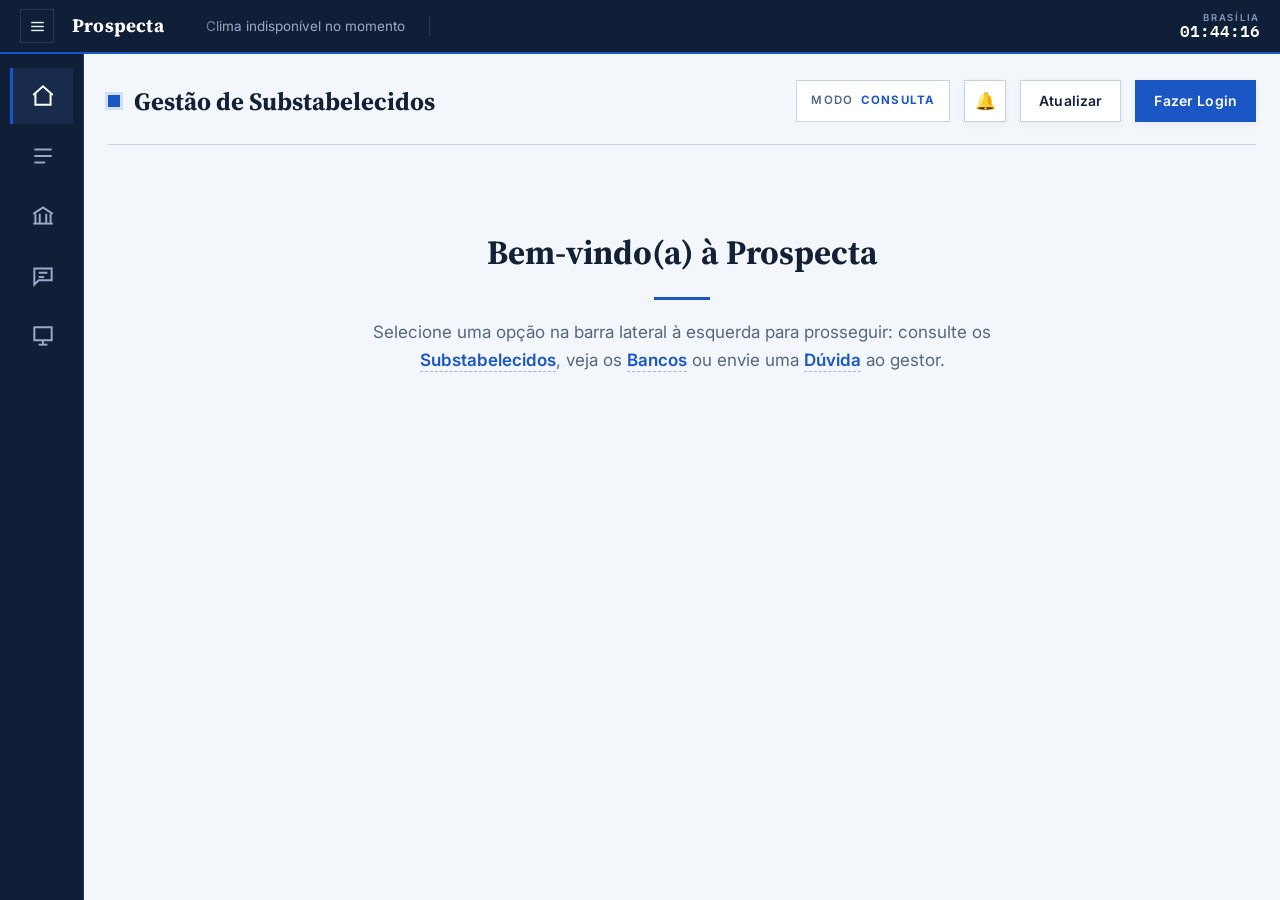
==== commit d47fa6b6: "Update login button and modal text for clarity and consistency" ====
--- a/index.html
+++ b/index.html
@@ -186,7 +186,7 @@
       </div>
     </div>
     <button class="btn" id="reloadBtn" title="Recarregar do Supabase">Atualizar</button>
-    <button class="btn primary" id="gestorBtn">Área do Gestor</button>
+    <button class="btn primary" id="gestorBtn">Fazer Login</button>
     <button class="btn ghost" id="sairBtn" style="display:none">Sair</button>
   </header>
 
@@ -523,13 +523,13 @@
         <path d="M10 10.2V8.8a2 2 0 0 1 4 0v1.4"/>
       </svg>
       <span class="login-kicker">Acesso Restrito</span>
-      <h2>Área do Gestor</h2>
-      <p class="login-sub">Ambiente exclusivo para gestores autorizados da Prospecta. Todas as ações realizadas aqui ficam registradas no histórico do sistema.</p>
+      <h2>Fazer Login</h2>
+      <p class="login-sub">Ambiente exclusivo para usuários autorizados da Prospecta. Conforme o seu login, você entra em um sistema diferente — cada acesso abre a visão correspondente ao seu papel. Todas as ações realizadas aqui ficam registradas no histórico do sistema.</p>
     </div>
     <form class="modal-body login-body" id="loginForm" onsubmit="return false">
       <div class="field">
         <label>Login</label>
-        <input id="loginUser" type="text" placeholder="Seu login de gestor" autocomplete="username">
+        <input id="loginUser" type="text" placeholder="Seu login" autocomplete="username">
       </div>
       <div class="field">
         <label>Senha</label>
@@ -541,7 +541,7 @@
     </form>
     <div class="modal-foot">
       <button class="btn ghost" data-close>Cancelar</button>
-      <button class="btn primary" id="loginConfirm">Entrar na Área do Gestor</button>
+      <button class="btn primary" id="loginConfirm">Fazer Login</button>
     </div>
   </div>
 </div>
